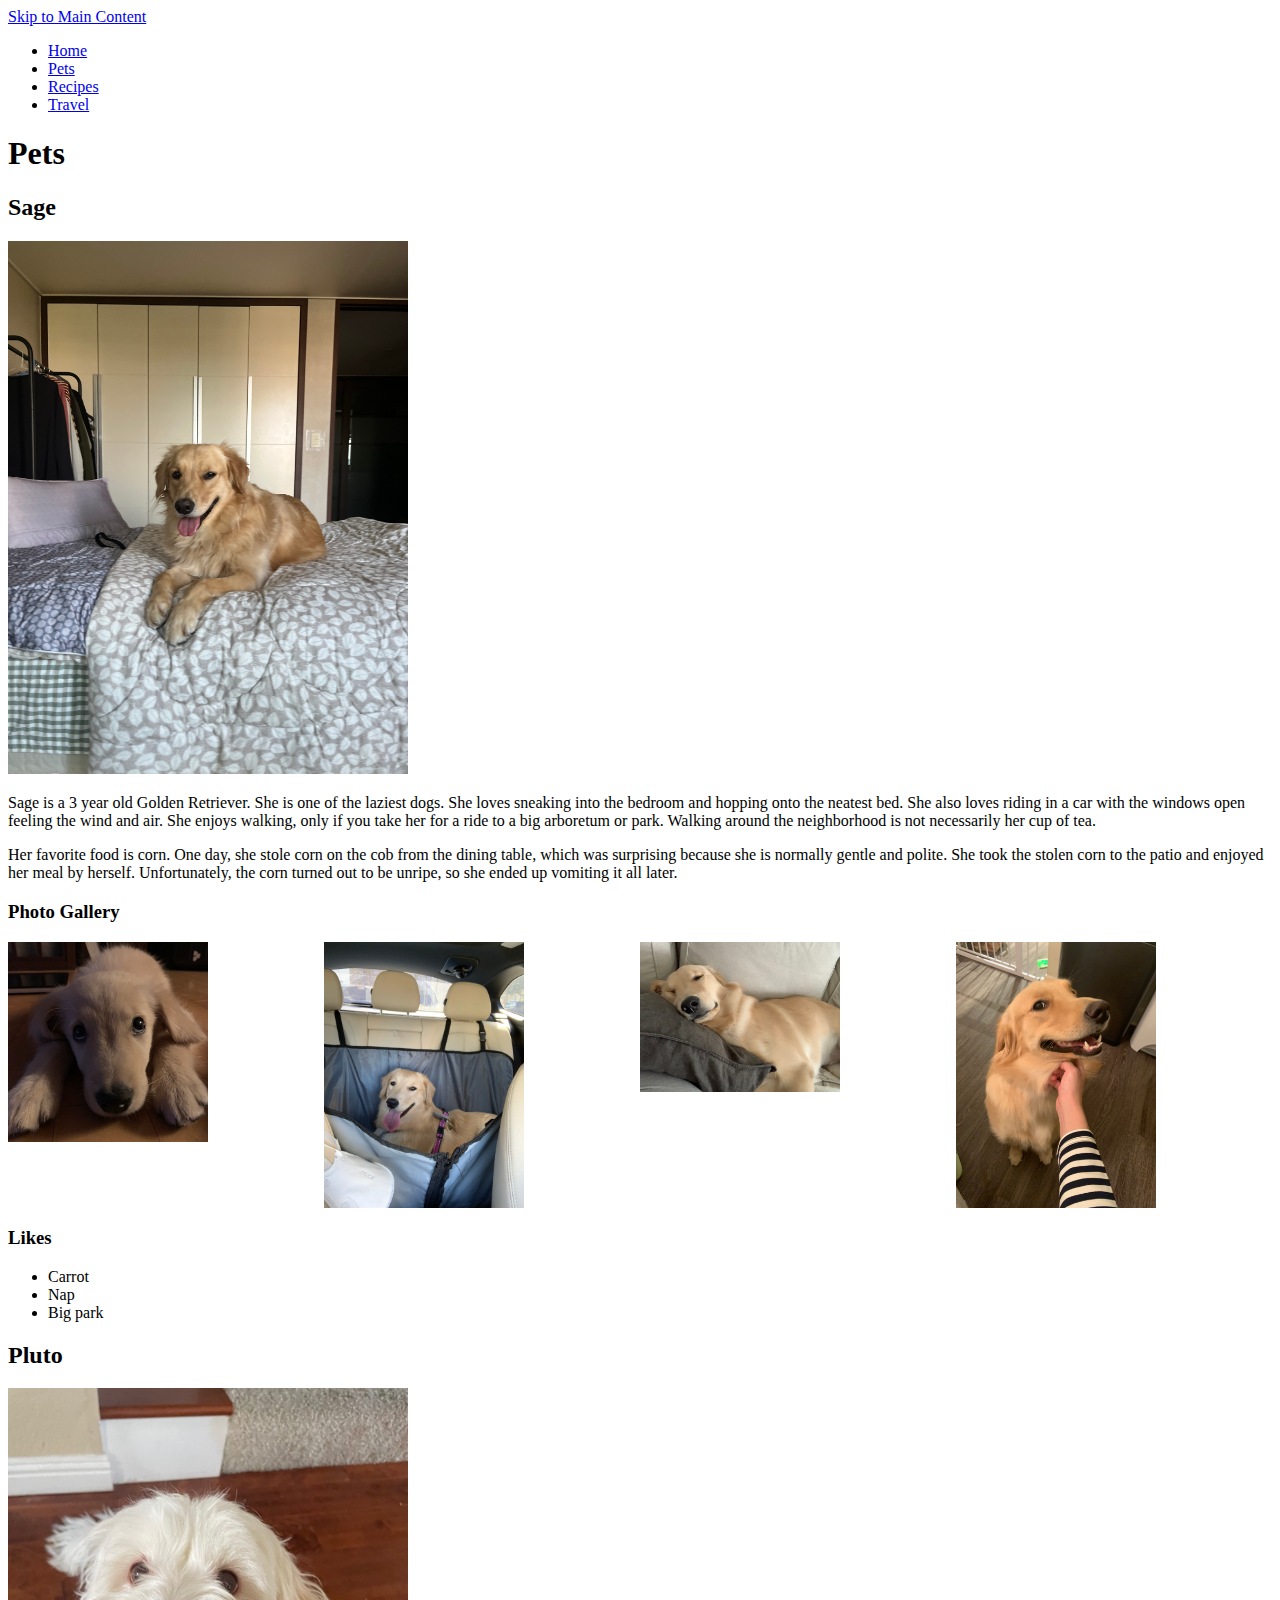
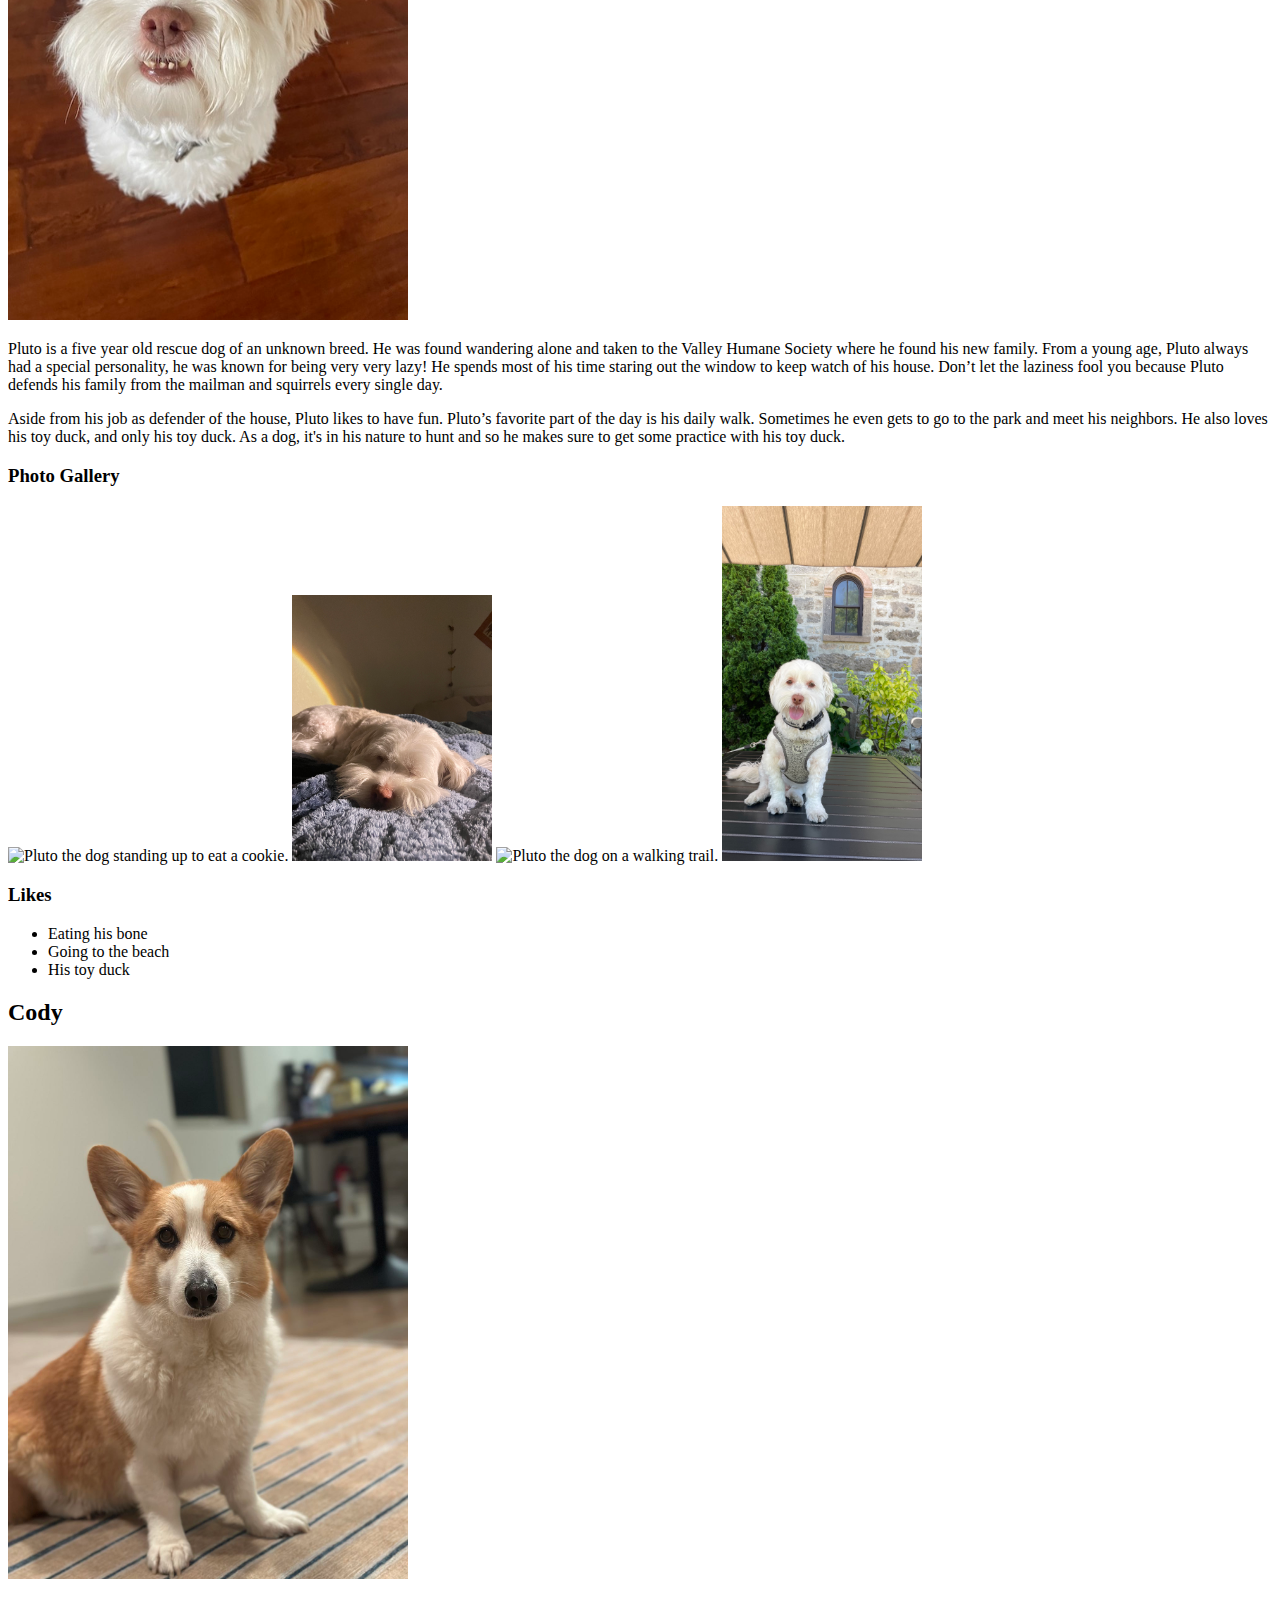
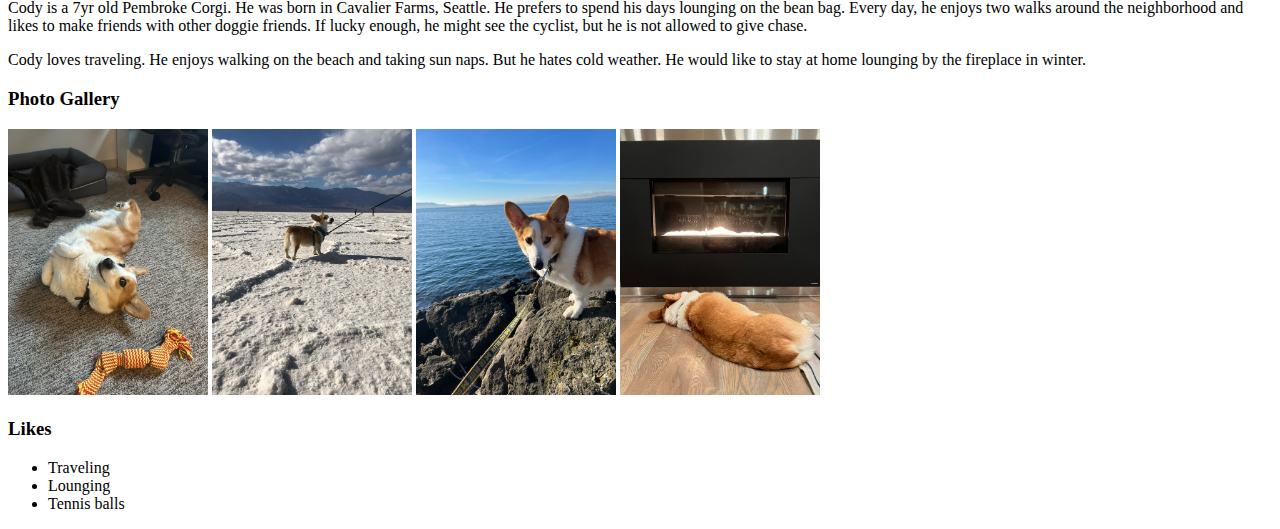
==== pets.html @ 383dcf03 "init" ====
<!DOCTYPE html>
<html lang="en">
  <head>
    <meta charset="UTF-8" />
    <meta name="viewport" content="width=device-width, initial-scale=1.0" />
    <link rel="stylesheet" href="css/style.css" />
    <title>Pets</title>
  </head>
  <body>
    <a href="#main" class="skip">Skip to Main Content</a>
    <header>
      <nav>
        <ul>
          <li><a href="index.html">Home</a></li>
          <li><a href="pets.html">Pets</a></li>
          <li><a href="recipes.html">Recipes</a></li>
          <li><a href="travel.html">Travel</a></li>
        </ul>
      </nav>
    </header>
    <main id="main">
      <h1>Pets</h1>
      <div>
        <h2>Sage</h2>
        <img
          src="images/sage_classic.jpeg"
          width="400"
          alt="A smiling golden retriever lying on the bed"
        />

        <p>
          Sage is a 3 year old Golden Retriever. She is one of the laziest dogs.
          She loves sneaking into the bedroom and hopping onto the neatest bed.
          She also loves riding in a car with the windows open feeling the wind
          and air. She enjoys walking, only if you take her for a ride to a big
          arboretum or park. Walking around the neighborhood is not necessarily
          her cup of tea.
        </p>
        <p>
          Her favorite food is corn. One day, she stole corn on the cob from the
          dining table, which was surprising because she is normally gentle and
          polite. She took the stolen corn to the patio and enjoyed her meal by
          herself. Unfortunately, the corn turned out to be unripe, so she ended
          up vomiting it all later.
        </p>
        <h3>Photo Gallery</h3>
        <div class="grid-gallery">
          <img
            src="images/sage_young.jpeg"
            width="200"
            alt="A young golden retriever is laying down."
          />
          <img
            src="images/sage_car.jpeg"
            width="200"
            alt="A happy golden retriever is sitting in the car’s backseat."
          />
          <img
            src="images/sage_sleep.jpeg"
            width="200"
            alt="A golden retriever is sleeping on the couch."
          />
          <img
            src="images/sage_pet.jpeg"
            width="200"
            alt="A man’s hand is petting a golden retriever’s neck."
          />
        </div>

        <h3>Likes</h3>
        <ul>
          <li>Carrot</li>
          <li>Nap</li>
          <li>Big park</li>
        </ul>
      </div>

      <div>
        <h2>Pluto</h2>
        <img src="images/pluto.jpg" width="400" alt="White dog looking up." />

        <p>
          Pluto is a five year old rescue dog of an unknown breed. He was found
          wandering alone and taken to the Valley Humane Society where he found
          his new family. From a young age, Pluto always had a special
          personality, he was known for being very very lazy! He spends most of
          his time staring out the window to keep watch of his house. Don’t let
          the laziness fool you because Pluto defends his family from the
          mailman and squirrels every single day.
        </p>
        <p>
          Aside from his job as defender of the house, Pluto likes to have fun.
          Pluto’s favorite part of the day is his daily walk. Sometimes he even
          gets to go to the park and meet his neighbors. He also loves his toy
          duck, and only his toy duck. As a dog, it's in his nature to hunt and
          so he makes sure to get some practice with his toy duck.
        </p>
        <h3>Photo Gallery</h3>
        <img
          src="images/pluto_cookie.jpg"
          width="200"
          alt="Pluto the dog standing up to eat a cookie."
        />
        <img
          src="images/pluto_sleeping.jpg"
          width="200"
          alt="Pluto sleeping on bed"
        />
        <img
          src="images/pluto_walk.jpg"
          width="200"
          alt="Pluto the dog on a walking trail."
        />
        <img
          src="images/pluto_sitting.jpg"
          width="200"
          alt="Pluto sitting and posed on top of a table"
        />

        <h3>Likes</h3>
        <ul>
          <li>Eating his bone</li>
          <li>Going to the beach</li>
          <li>His toy duck</li>
        </ul>
      </div>
      <div>
        <h2>Cody</h2>
        <img src="images/cody.jpg" width="400" alt="Cody at home." />

        <p>
          Cody is a 7yr old Pembroke Corgi. He was born in Cavalier Farms,
          Seattle. He prefers to spend his days lounging on the bean bag. Every
          day, he enjoys two walks around the neighborhood and likes to make
          friends with other doggie friends. If lucky enough, he might see the
          cyclist, but he is not allowed to give chase.
        </p>
        <p>
          Cody loves traveling. He enjoys walking on the beach and taking sun
          naps. But he hates cold weather. He would like to stay at home
          lounging by the fireplace in winter.
        </p>
        <h3>Photo Gallery</h3>
        <img
          src="images/cody_play.jpg"
          width="200"
          alt="Cody lying on the ground making faces."
        />
        <img
          src="images/cody_deathvalley.jpg"
          width="200"
          alt="Cody visiting Badwater Basin in Death Valley National Park."
        />
        <img
          src="images/cody_sea.jpg"
          width="200"
          alt="Cody having a walk by the sea."
        />
        <img
          src="images/cody_fireplace.jpg"
          width="200"
          alt="Cody lounging by the fireplace in winter."
        />

        <h3>Likes</h3>
        <ul>
          <li>Traveling</li>
          <li>Lounging</li>
          <li>Tennis balls</li>
        </ul>
      </div>
    </main>
  </body>
</html>
---- css/style.css ----
.grid-gallery {
    display: grid;
    grid-template-columns: 1fr 1fr 1fr 1fr;
}
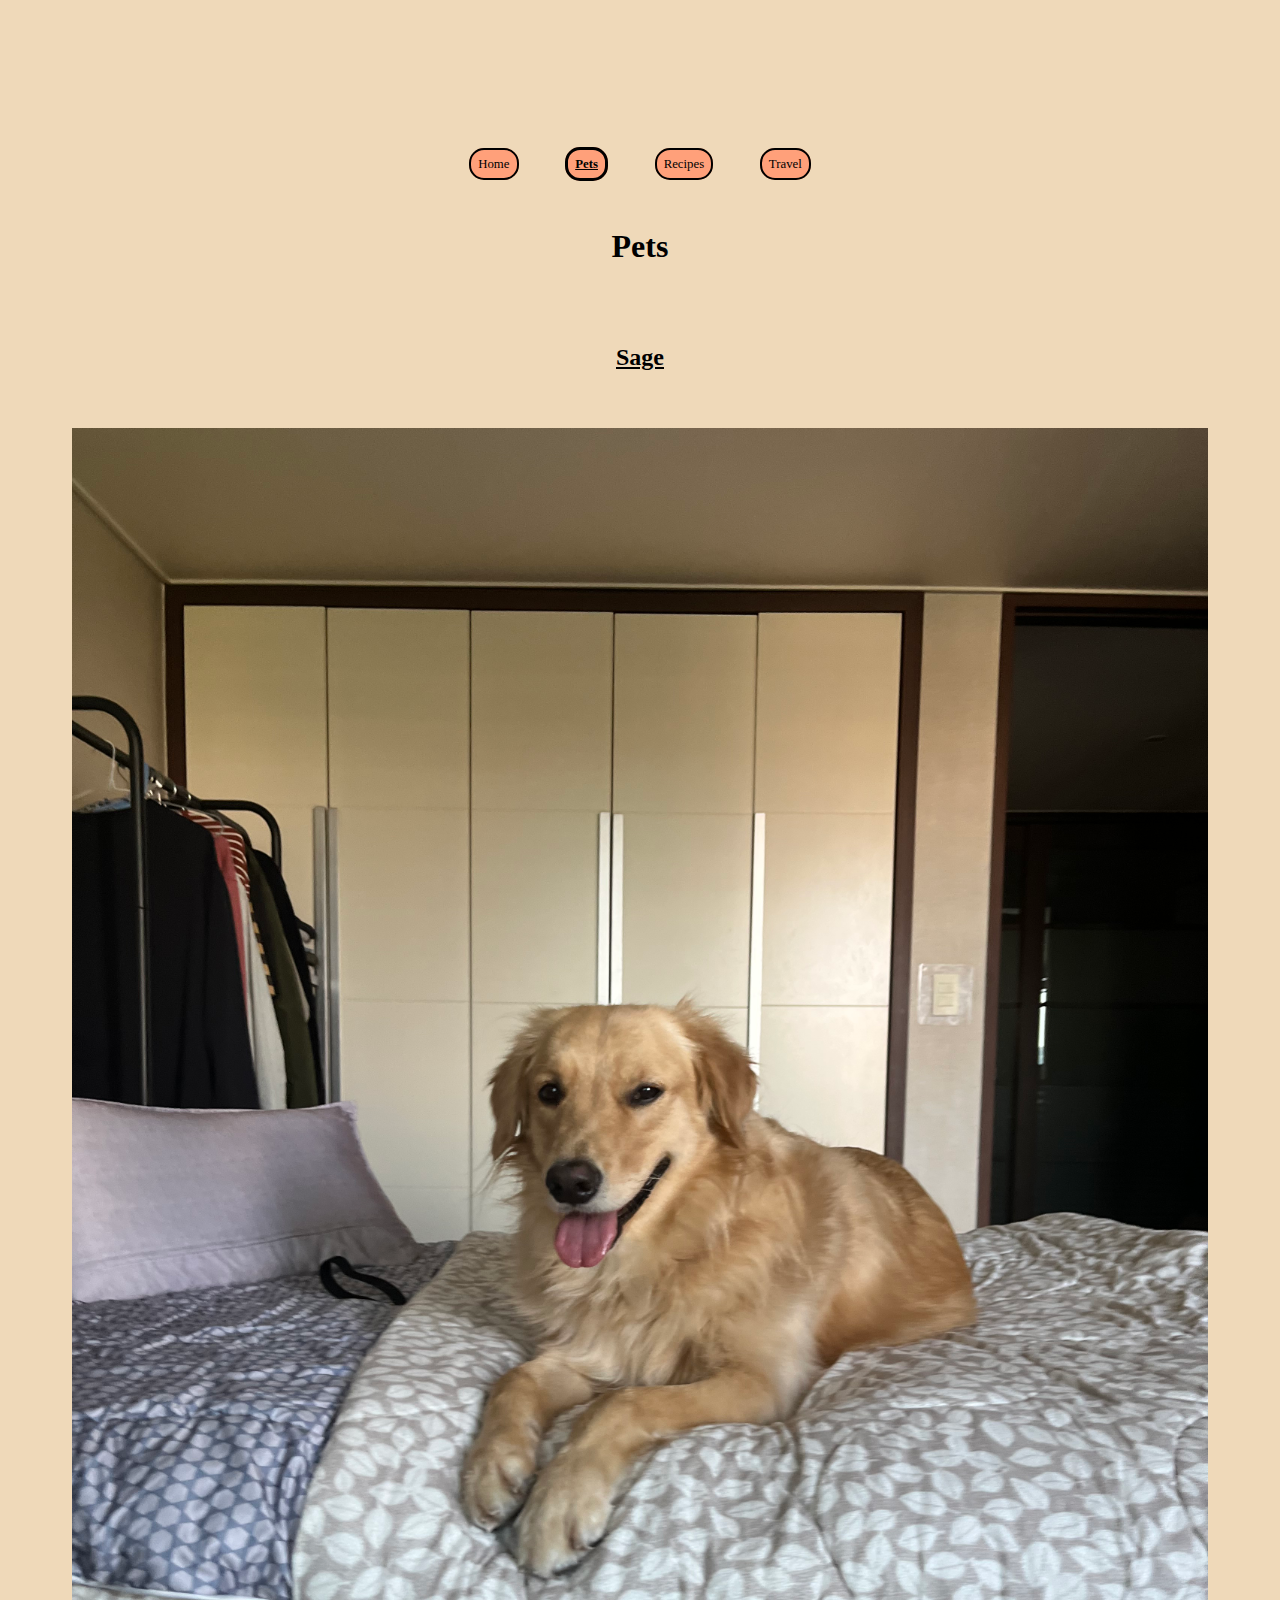
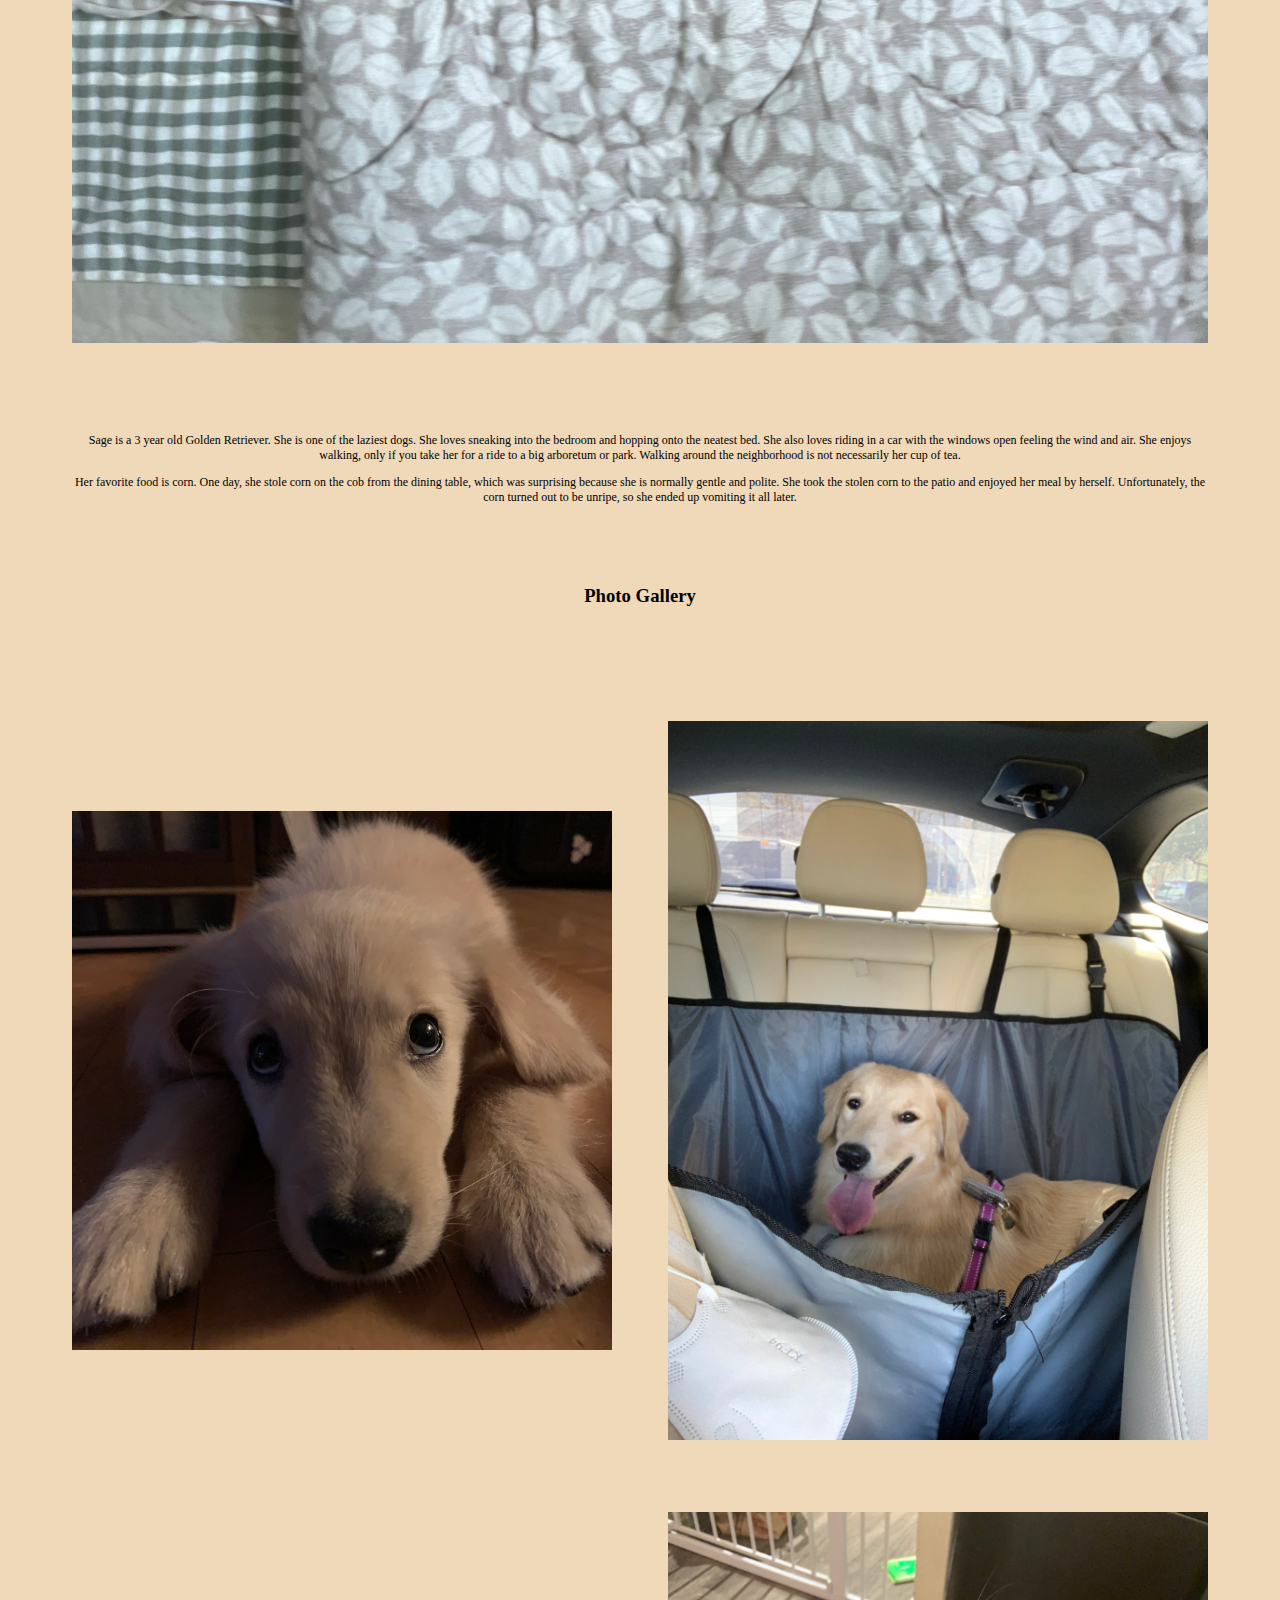
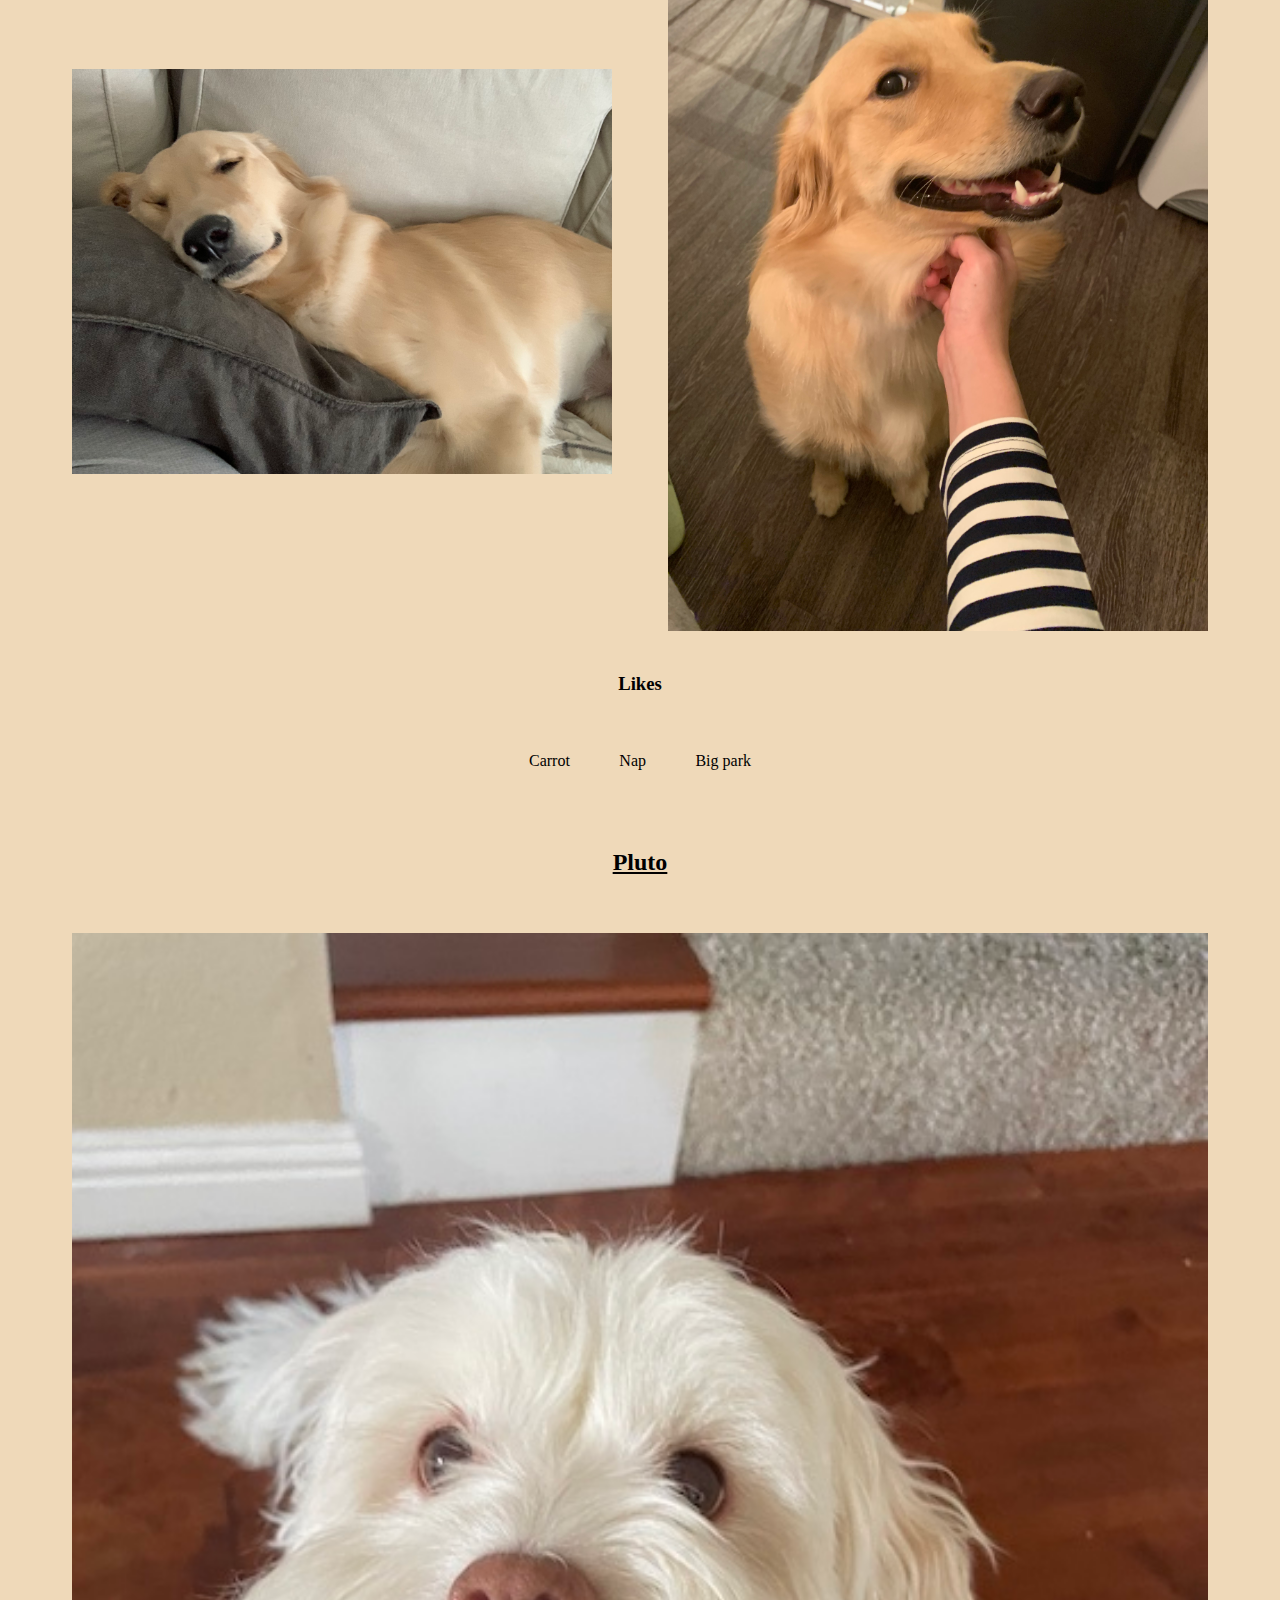
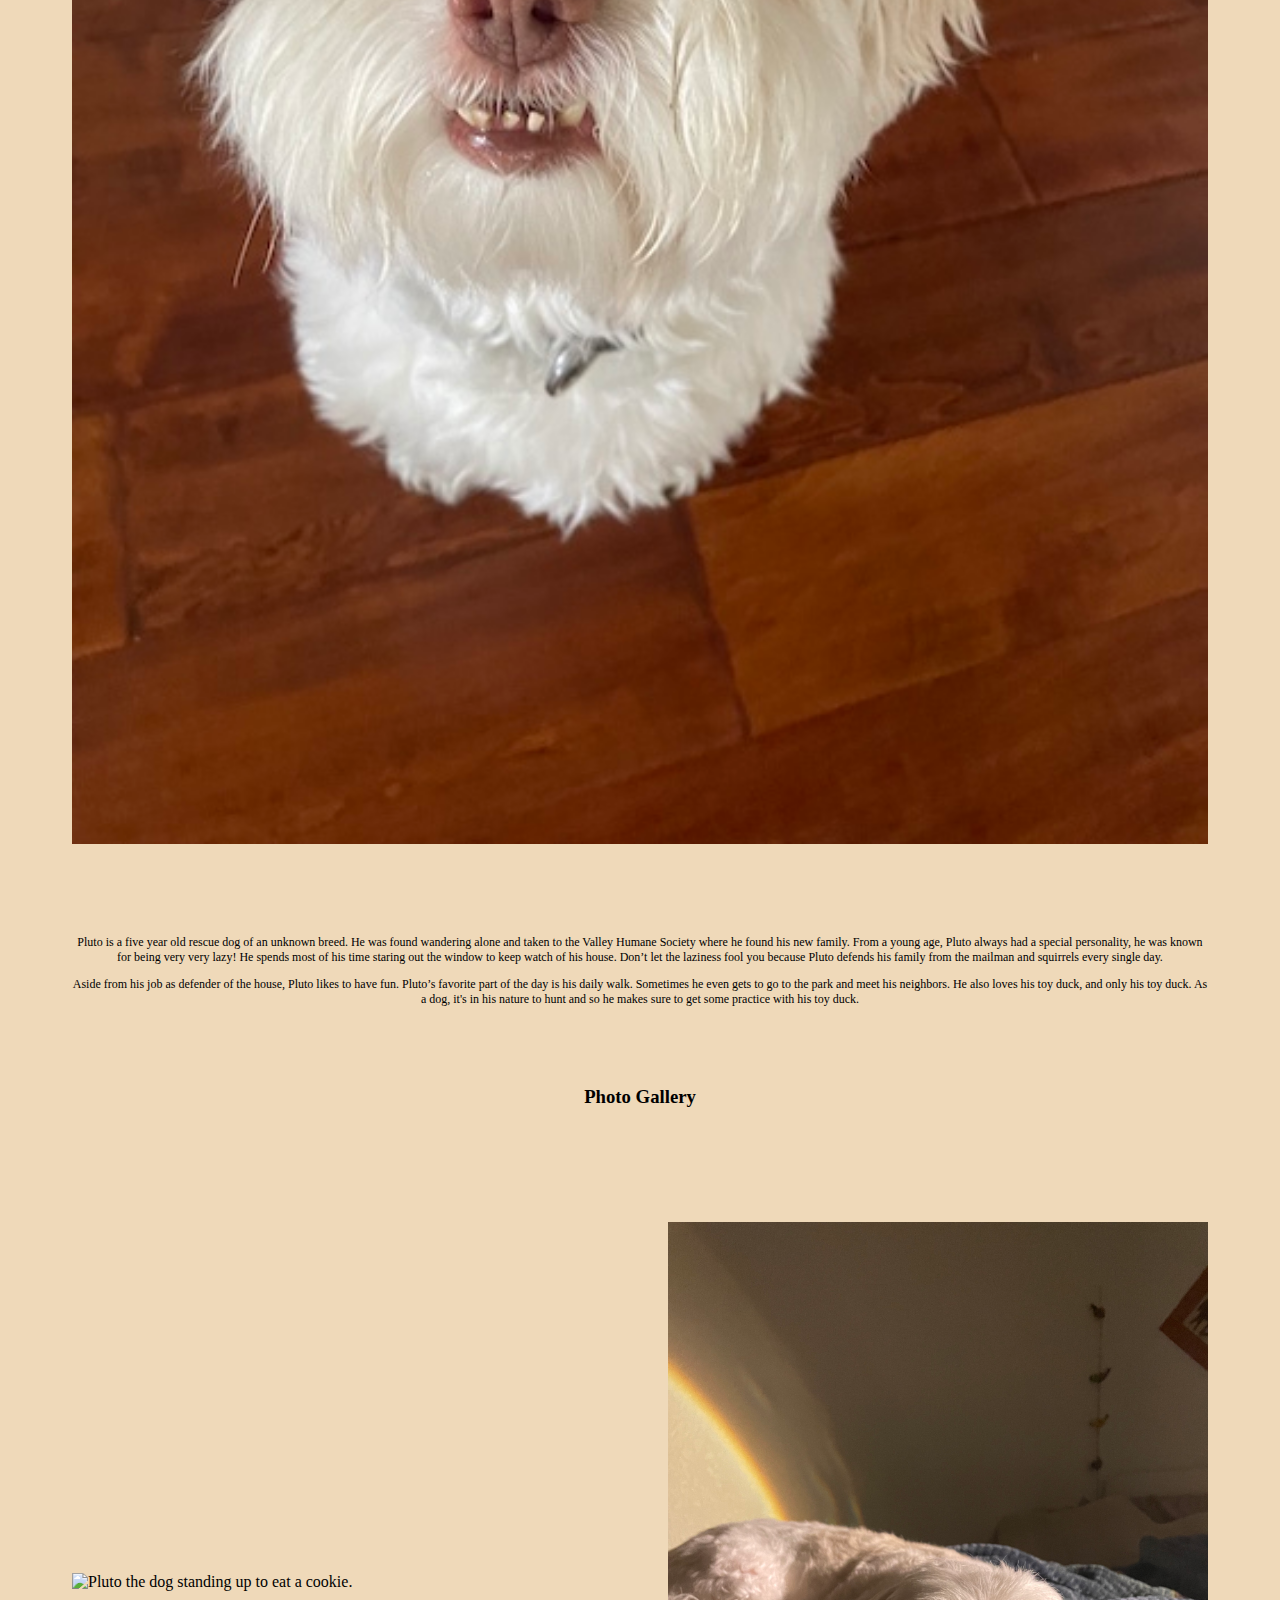
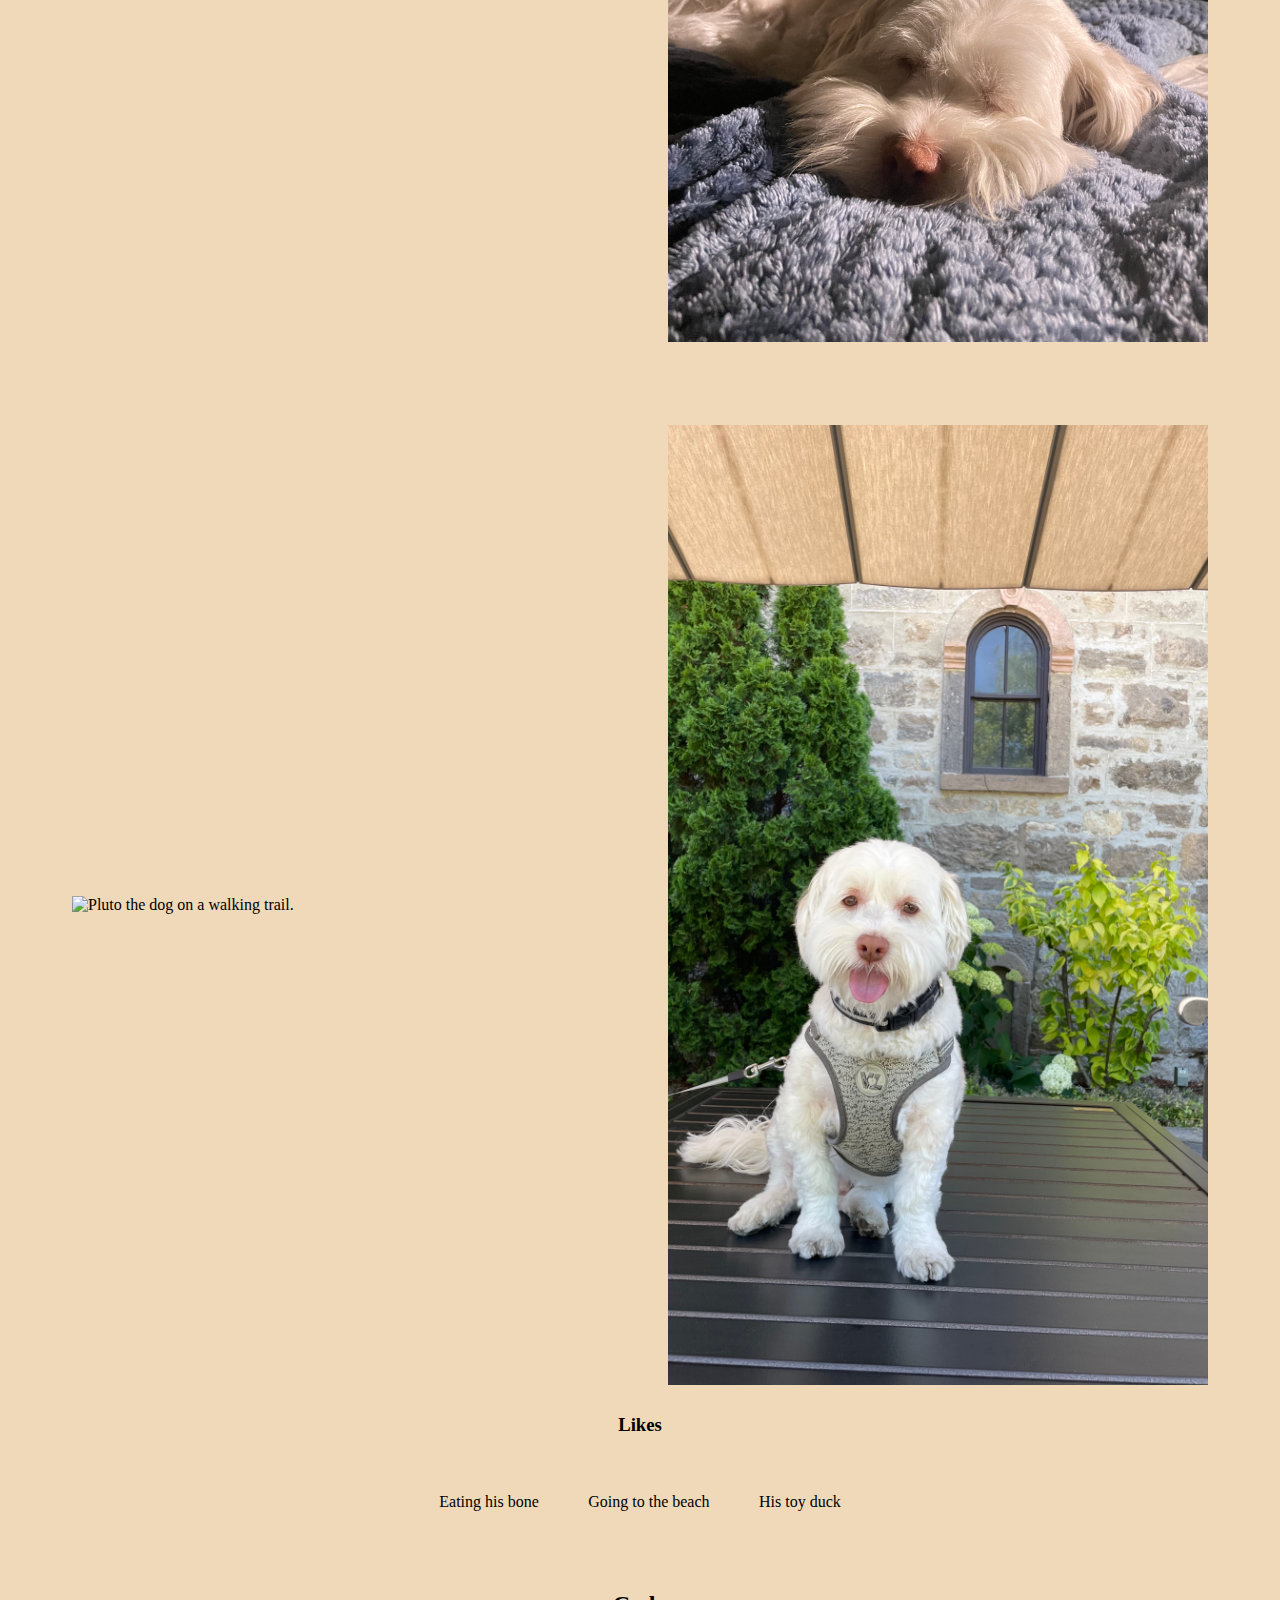
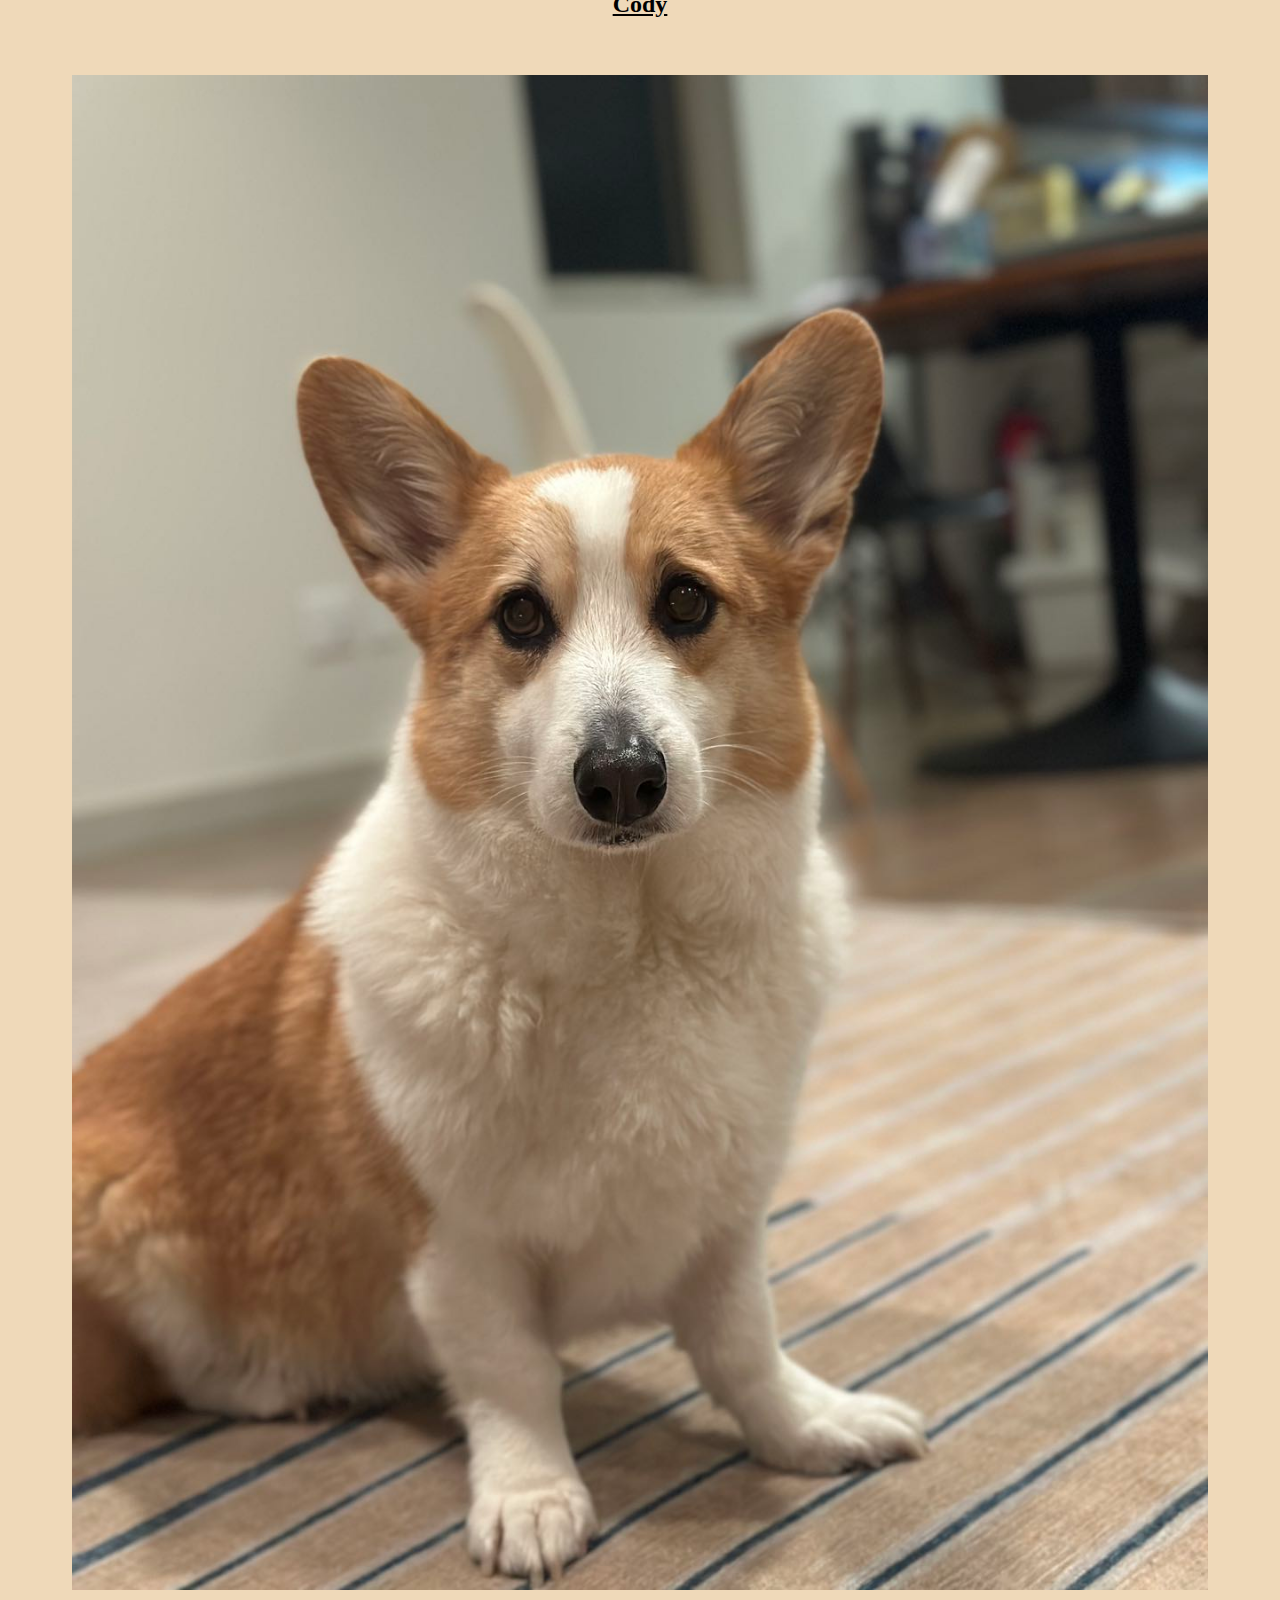
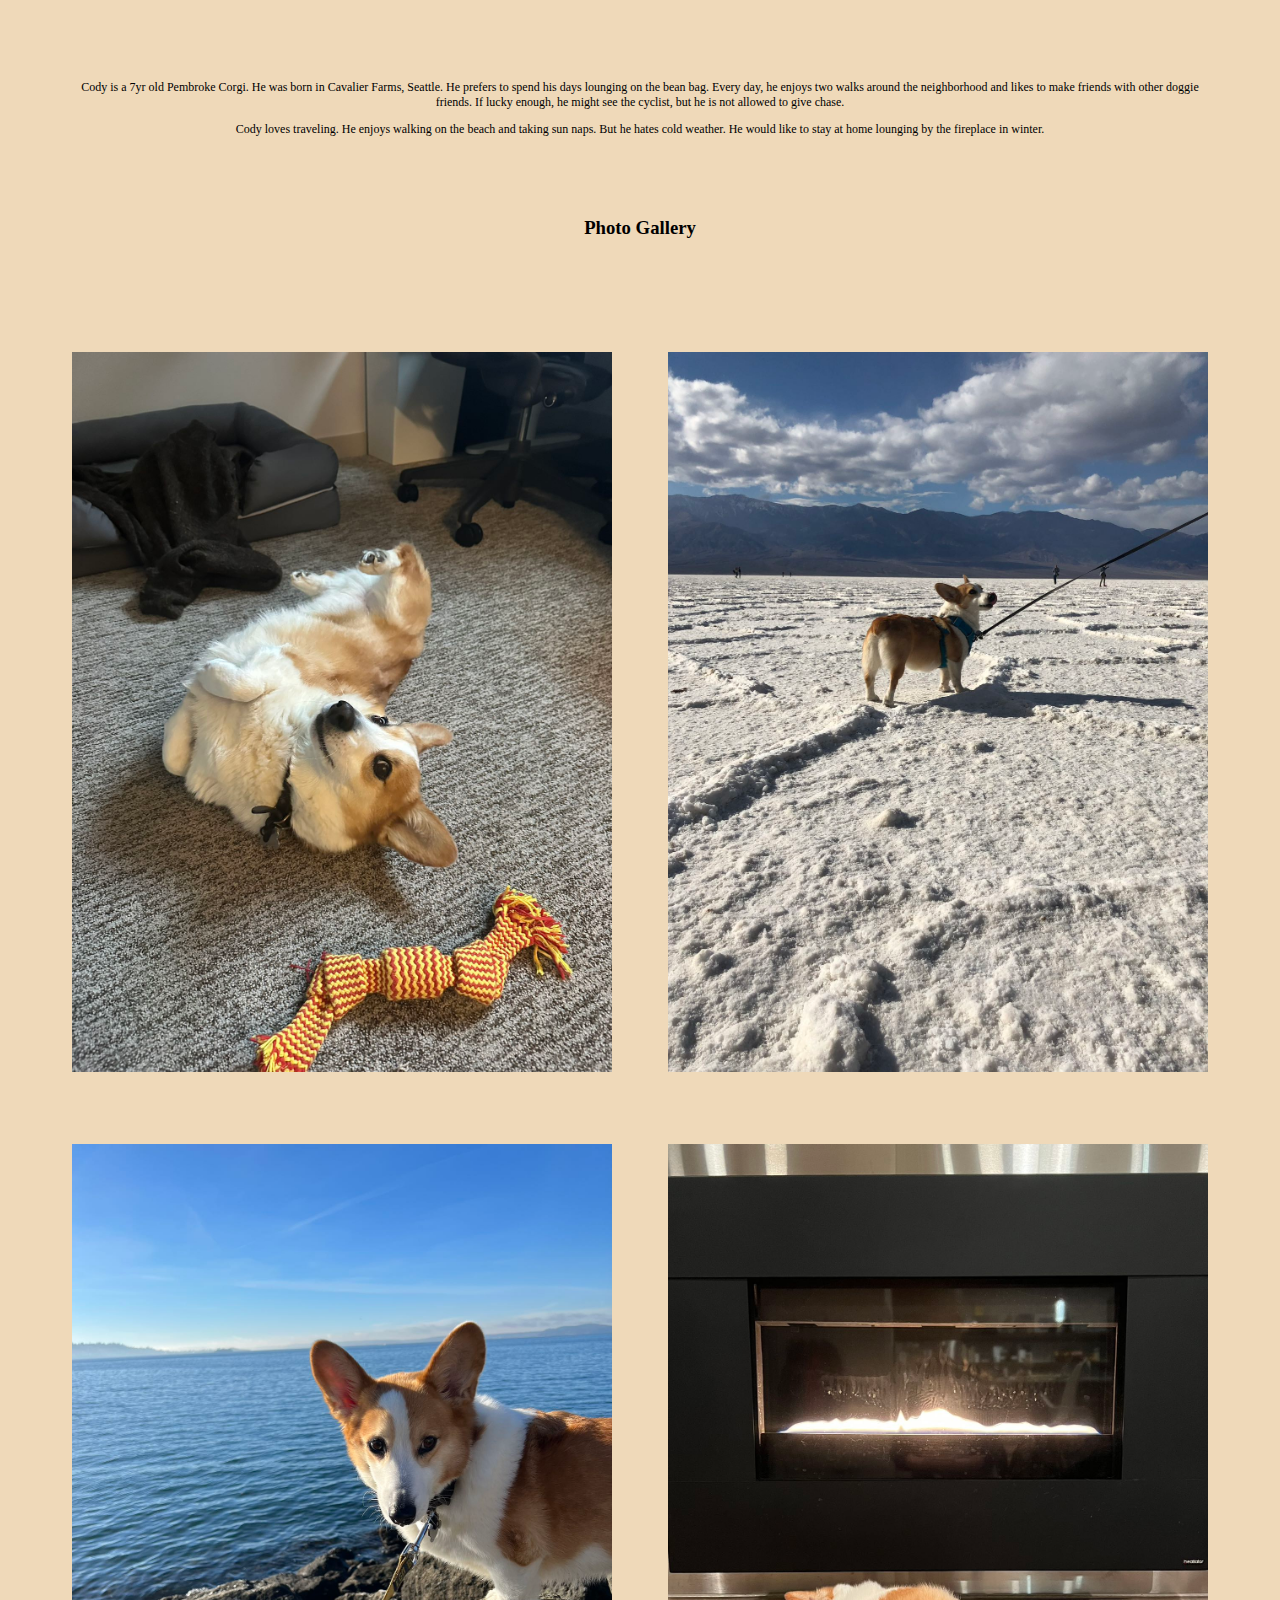
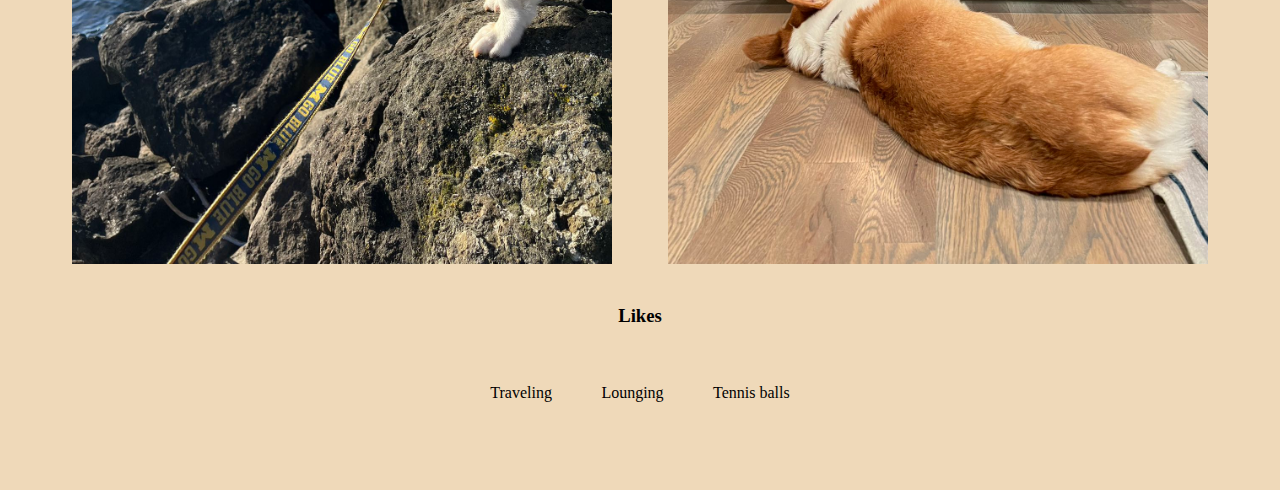
==== commit 2655ed52: "css" ====
--- a/pets.html
+++ b/pets.html
@@ -2,7 +2,7 @@
 <html lang="en">
   <head>
     <meta charset="UTF-8" />
-    <meta name="viewport" content="width=device-width, initial-scale=1.0" />
+    <meta name="viewport" content="width=device-width" />
     <link rel="stylesheet" href="css/style.css" />
     <title>Pets</title>
   </head>
@@ -12,7 +12,7 @@
       <nav>
         <ul>
           <li><a href="index.html">Home</a></li>
-          <li><a href="pets.html">Pets</a></li>
+          <li><a href="pets.html" class="selected">Pets</a></li>
           <li><a href="recipes.html">Recipes</a></li>
           <li><a href="travel.html">Travel</a></li>
         </ul>
@@ -24,8 +24,8 @@
         <h2>Sage</h2>
         <img
           src="images/sage_classic.jpeg"
-          width="400"
           alt="A smiling golden retriever lying on the bed"
+          class="main_img"
         />
 
         <p>
@@ -44,7 +44,7 @@
           up vomiting it all later.
         </p>
         <h3>Photo Gallery</h3>
-        <div class="grid-gallery">
+        <div class="pet_gallery">
           <img
             src="images/sage_young.jpeg"
             width="200"
@@ -68,7 +68,7 @@
         </div>
 
         <h3>Likes</h3>
-        <ul>
+        <ul class="likes_ul">
           <li>Carrot</li>
           <li>Nap</li>
           <li>Big park</li>
@@ -77,7 +77,12 @@
 
       <div>
         <h2>Pluto</h2>
-        <img src="images/pluto.jpg" width="400" alt="White dog looking up." />
+        <img
+          src="images/pluto.jpg"
+          width="400"
+          alt="White dog looking up."
+          class="main_img"
+        />
 
         <p>
           Pluto is a five year old rescue dog of an unknown breed. He was found
@@ -96,29 +101,30 @@
           so he makes sure to get some practice with his toy duck.
         </p>
         <h3>Photo Gallery</h3>
-        <img
-          src="images/pluto_cookie.jpg"
-          width="200"
-          alt="Pluto the dog standing up to eat a cookie."
-        />
-        <img
-          src="images/pluto_sleeping.jpg"
-          width="200"
-          alt="Pluto sleeping on bed"
-        />
-        <img
-          src="images/pluto_walk.jpg"
-          width="200"
-          alt="Pluto the dog on a walking trail."
-        />
-        <img
-          src="images/pluto_sitting.jpg"
-          width="200"
-          alt="Pluto sitting and posed on top of a table"
-        />
-
+        <div class="pet_gallery">
+          <img
+            src="images/pluto_cookie.jpg"
+            width="200"
+            alt="Pluto the dog standing up to eat a cookie."
+          />
+          <img
+            src="images/pluto_sleeping.jpg"
+            width="200"
+            alt="Pluto sleeping on bed"
+          />
+          <img
+            src="images/pluto_walk.jpg"
+            width="200"
+            alt="Pluto the dog on a walking trail."
+          />
+          <img
+            src="images/pluto_sitting.jpg"
+            width="200"
+            alt="Pluto sitting and posed on top of a table"
+          />
+        </div>
         <h3>Likes</h3>
-        <ul>
+        <ul class="likes_ul">
           <li>Eating his bone</li>
           <li>Going to the beach</li>
           <li>His toy duck</li>
@@ -126,7 +132,12 @@
       </div>
       <div>
         <h2>Cody</h2>
-        <img src="images/cody.jpg" width="400" alt="Cody at home." />
+        <img
+          src="images/cody.jpg"
+          width="400"
+          alt="Cody at home."
+          class="main_img"
+        />
 
         <p>
           Cody is a 7yr old Pembroke Corgi. He was born in Cavalier Farms,
@@ -141,29 +152,30 @@
           lounging by the fireplace in winter.
         </p>
         <h3>Photo Gallery</h3>
-        <img
-          src="images/cody_play.jpg"
-          width="200"
-          alt="Cody lying on the ground making faces."
-        />
-        <img
-          src="images/cody_deathvalley.jpg"
-          width="200"
-          alt="Cody visiting Badwater Basin in Death Valley National Park."
-        />
-        <img
-          src="images/cody_sea.jpg"
-          width="200"
-          alt="Cody having a walk by the sea."
-        />
-        <img
-          src="images/cody_fireplace.jpg"
-          width="200"
-          alt="Cody lounging by the fireplace in winter."
-        />
-
+        <div class="pet_gallery">
+          <img
+            src="images/cody_play.jpg"
+            width="200"
+            alt="Cody lying on the ground making faces."
+          />
+          <img
+            src="images/cody_deathvalley.jpg"
+            width="200"
+            alt="Cody visiting Badwater Basin in Death Valley National Park."
+          />
+          <img
+            src="images/cody_sea.jpg"
+            width="200"
+            alt="Cody having a walk by the sea."
+          />
+          <img
+            src="images/cody_fireplace.jpg"
+            width="200"
+            alt="Cody lounging by the fireplace in winter."
+          />
+        </div>
         <h3>Likes</h3>
-        <ul>
+        <ul class="likes_ul">
           <li>Traveling</li>
           <li>Lounging</li>
           <li>Tennis balls</li>
--- a/css/style.css
+++ b/css/style.css
@@ -1,4 +1,130 @@
-.grid-gallery {
+body {
+    padding: 5%;
+    background-color: #EFD9B9;
+}
+.skip {
+    position: absolute;
+    left: -10000px;
+    top: auto;
+    width: 1px;
+    height: 1px;
+    overflow: hidden;
+}
+.skip:focus {
+    position: static;
+    padding: 10px;
+}
+h1 {
+    margin-left: auto;
+    margin-right: auto;
+    text-align: center;
+    font-family: Comic Sans MS;
+}
+h2 {
+    margin-left: auto;
+    margin-right: auto;
+    text-align: center;
+    margin-top: 7%;
+    margin-bottom: 5%;
+    text-decoration: underline;
+    font-family: Comic Sans MS;
+}
+h3 {
+    margin-left: auto;
+    margin-right: auto;
+    margin-top: 7%;
+    margin-bottom: 5%;
+    text-align: center;
+    font-family: Comic Sans MS;
+}
+.main_img{
+    display: block;
+    margin-left: auto;
+    margin-right: auto;
+    width: 100%;
+    margin-bottom: 8%;
+}
+.sub_img{
+    display: block;
+    margin-left: auto;
+    margin-right: auto;
+    width: 75%;
+    margin-top: 8%;
+}
+
+ul {
+    text-align: center;
+    padding: 3%;
+}
+li {
+    display: inline-block;
+    list-style-type: none;
+    font-family: Comic Sans MS;
+    margin-left: 2%;
+    margin-right: 2%;
+    margin-top: 3%;
+}
+a {
+    text-decoration: none;
+    font-size: 80%;
+    font-family: Comic Sans MS;
+    color: black;
+    border-style: solid;
+    border-width: 2px;
+    border-color: black;
+    border-radius: 15px;
+    background-color: lightsalmon;
+    padding: 7px;
+}
+.selected {
+    font-weight: bold;
+    border-width: 3px;
+    text-decoration: underline;
+}
+p {
+    font-family: Comic Sans MS;
+    font-size: 75%;
+    text-align: center;
+}
+.pet_gallery{
+    margin-top: 10%;
     display: grid;
-    grid-template-columns: 1fr 1fr 1fr 1fr;
+    justify-content: space-evenly;
+    justify-items: center;
+    align-content: space-evenly;
+    align-items: center;
+    grid-template-columns: 1fr 1fr;
+    gap: 5%;
+    margin-bottom: 10%;
+}
+
+.pet_gallery img {
+    width: 100%;
+}
+.likes_ul {
+    padding: 0%;
+}
+.likes_ul li {
+    margin-top: 0%;
+}
+ol {
+    text-align: center;
+    padding: 3%;
+}
+.recipe_gallery {
+    margin-top: 10%;
+    display: grid;
+    justify-content: space-evenly;
+    justify-items: center;
+    align-content: space-evenly;
+    align-items: center;
+    grid-template-columns: 1fr 1fr;
+    gap: 5%;
+    margin-bottom: 10%;
+}
+.recipe_gallery img {
+    width: 100%;
+}
+.third {
+    grid-column: 1 / 3;
 }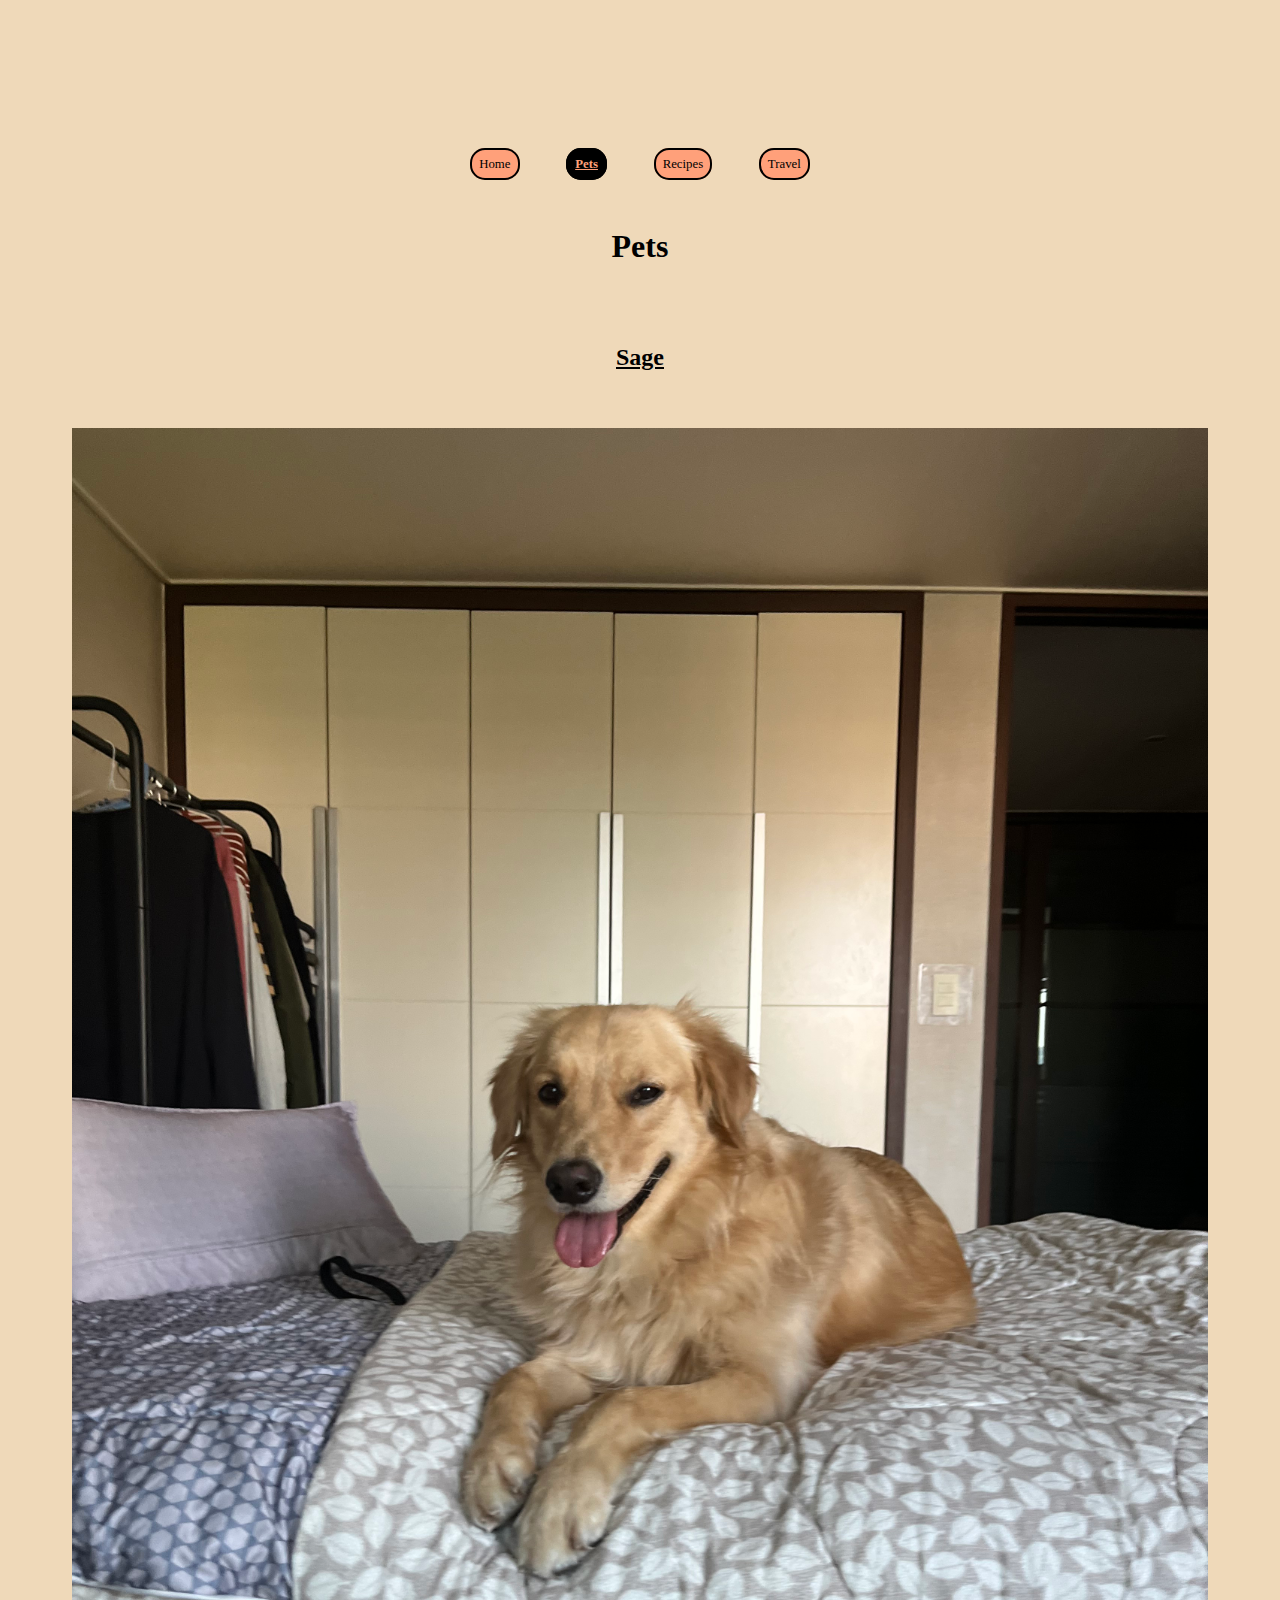
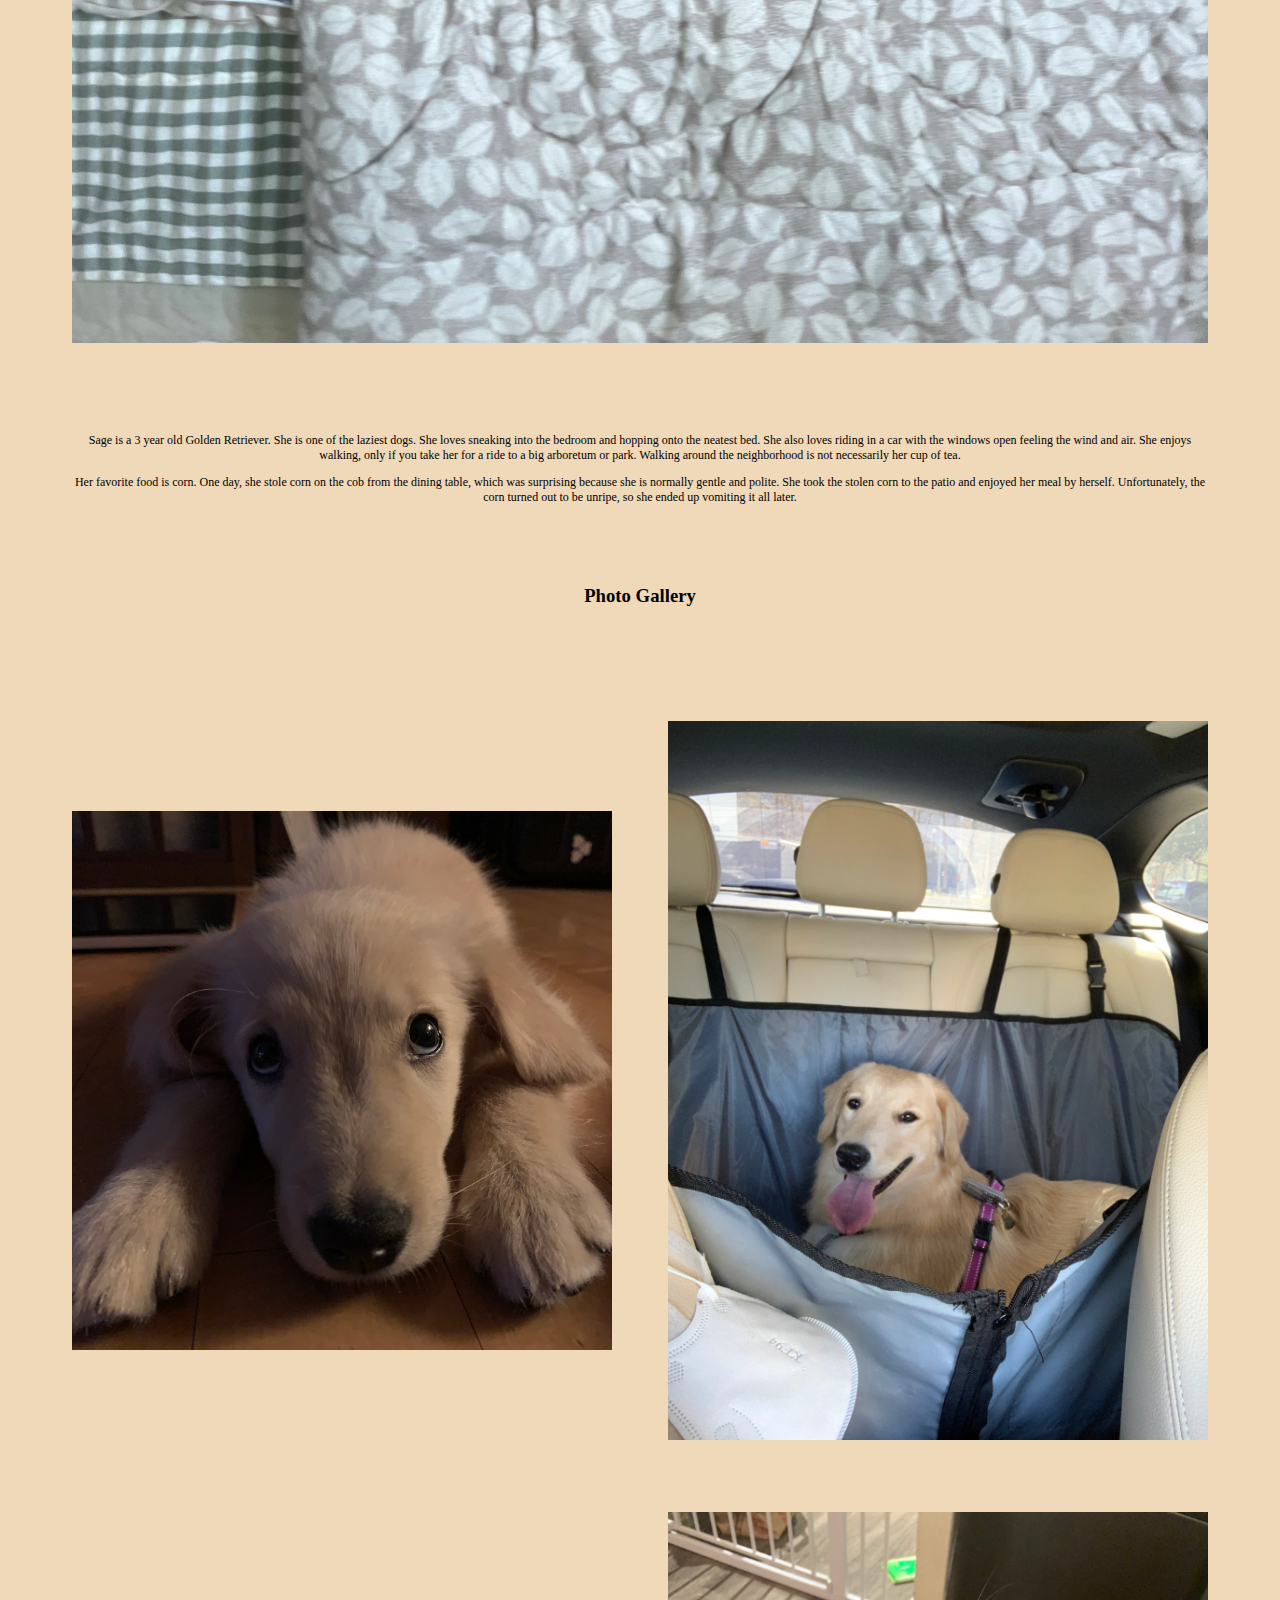
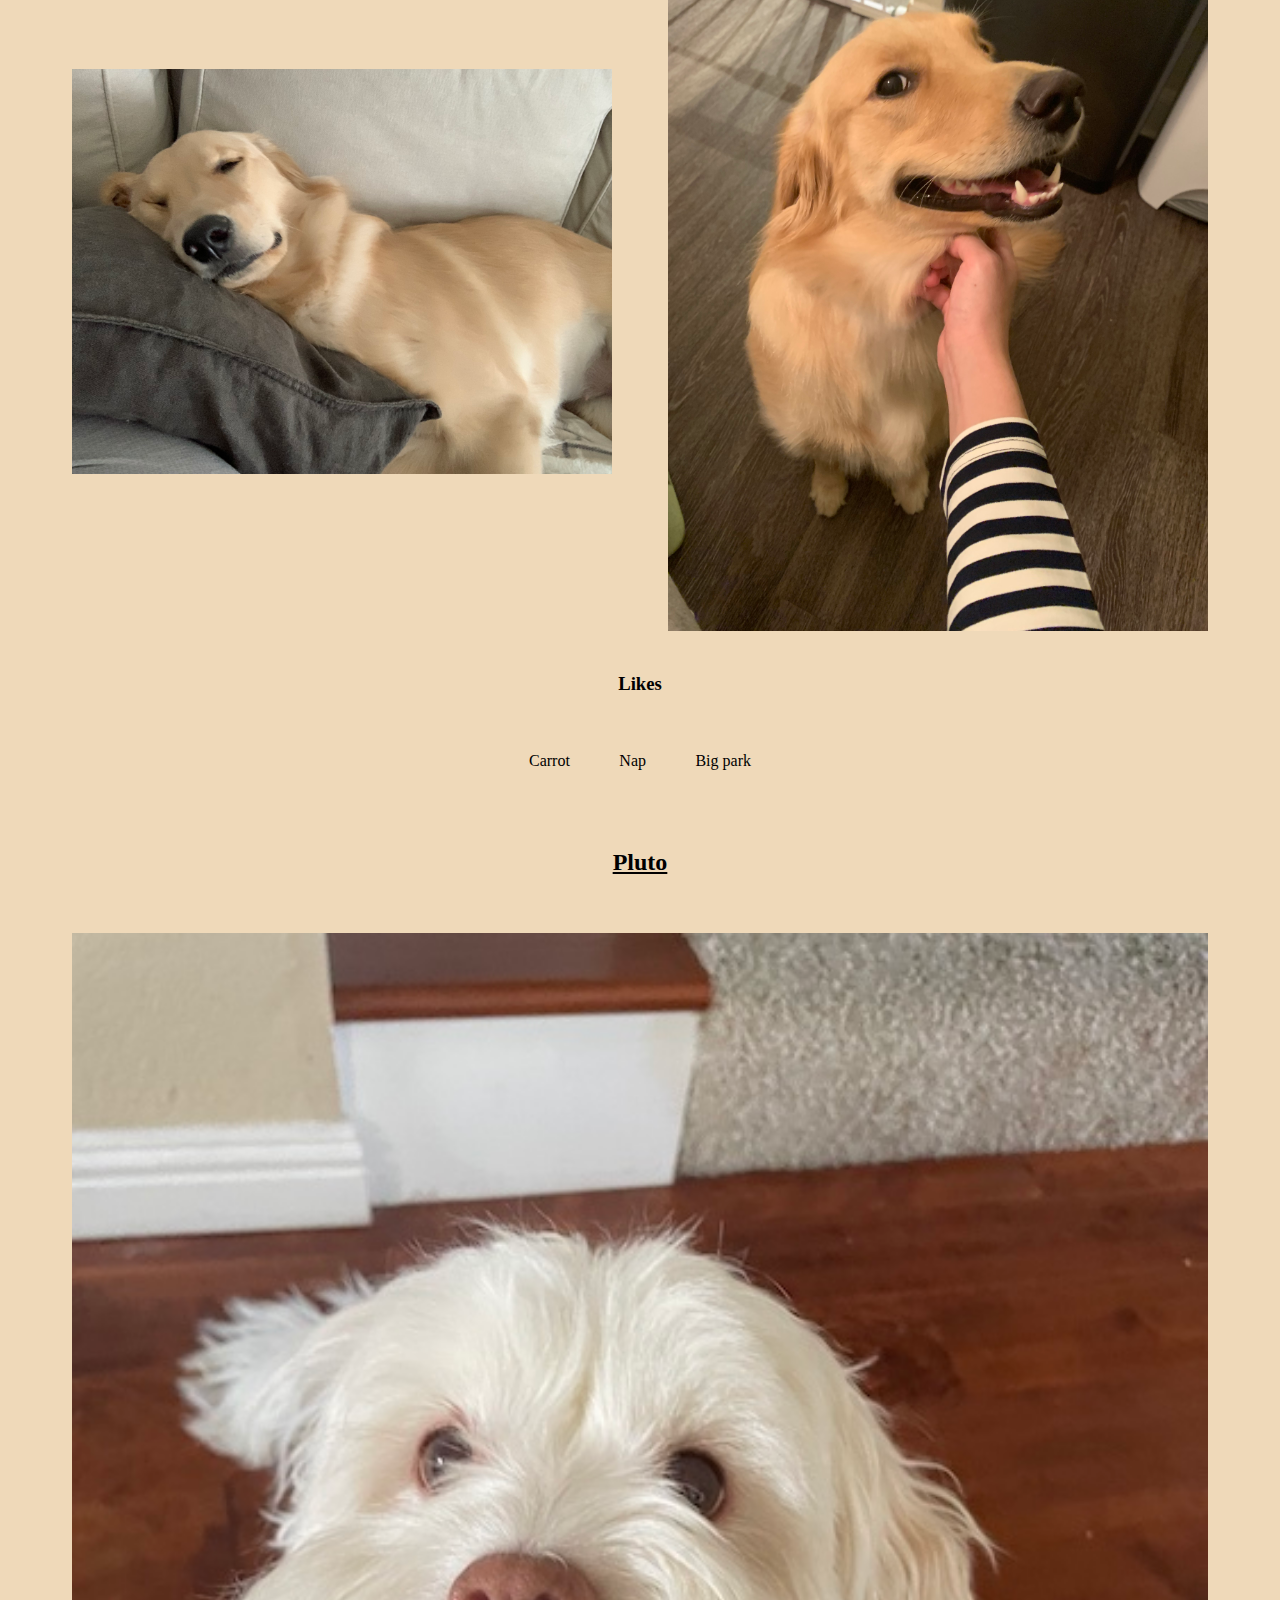
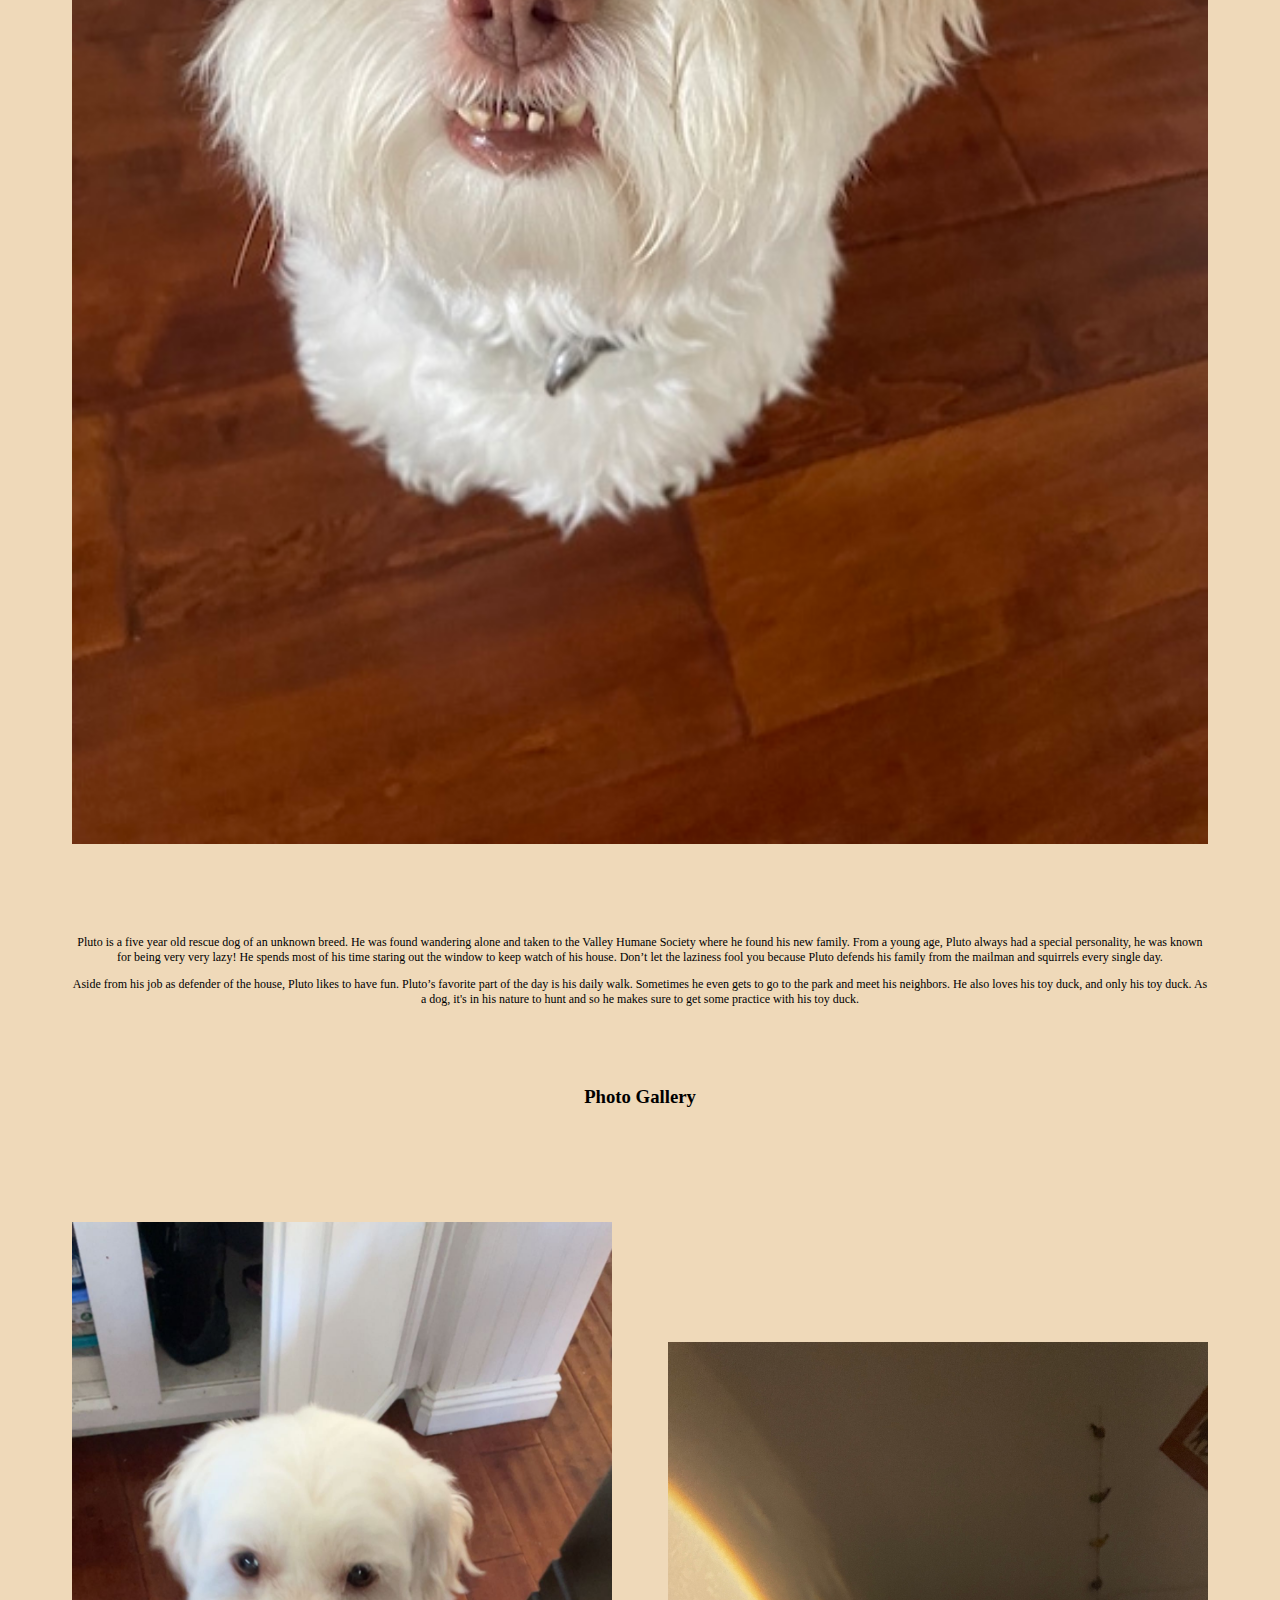
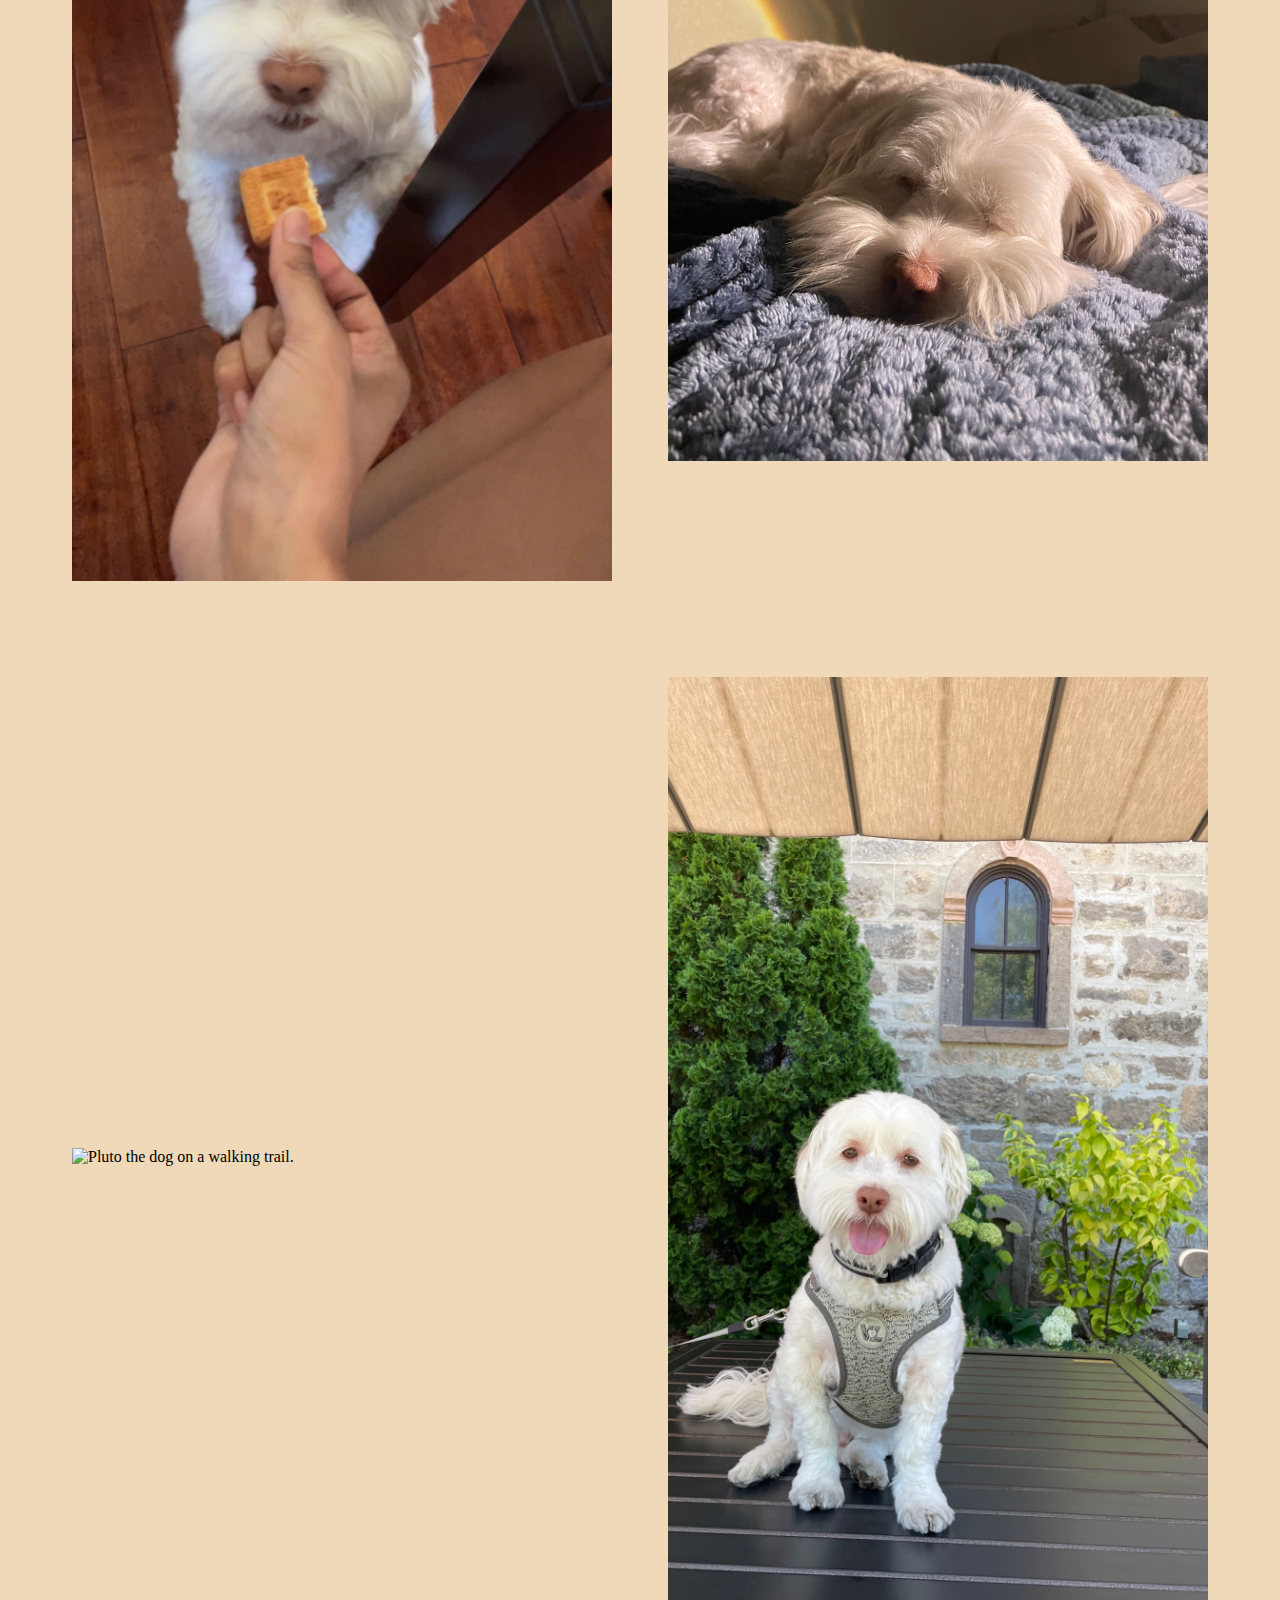
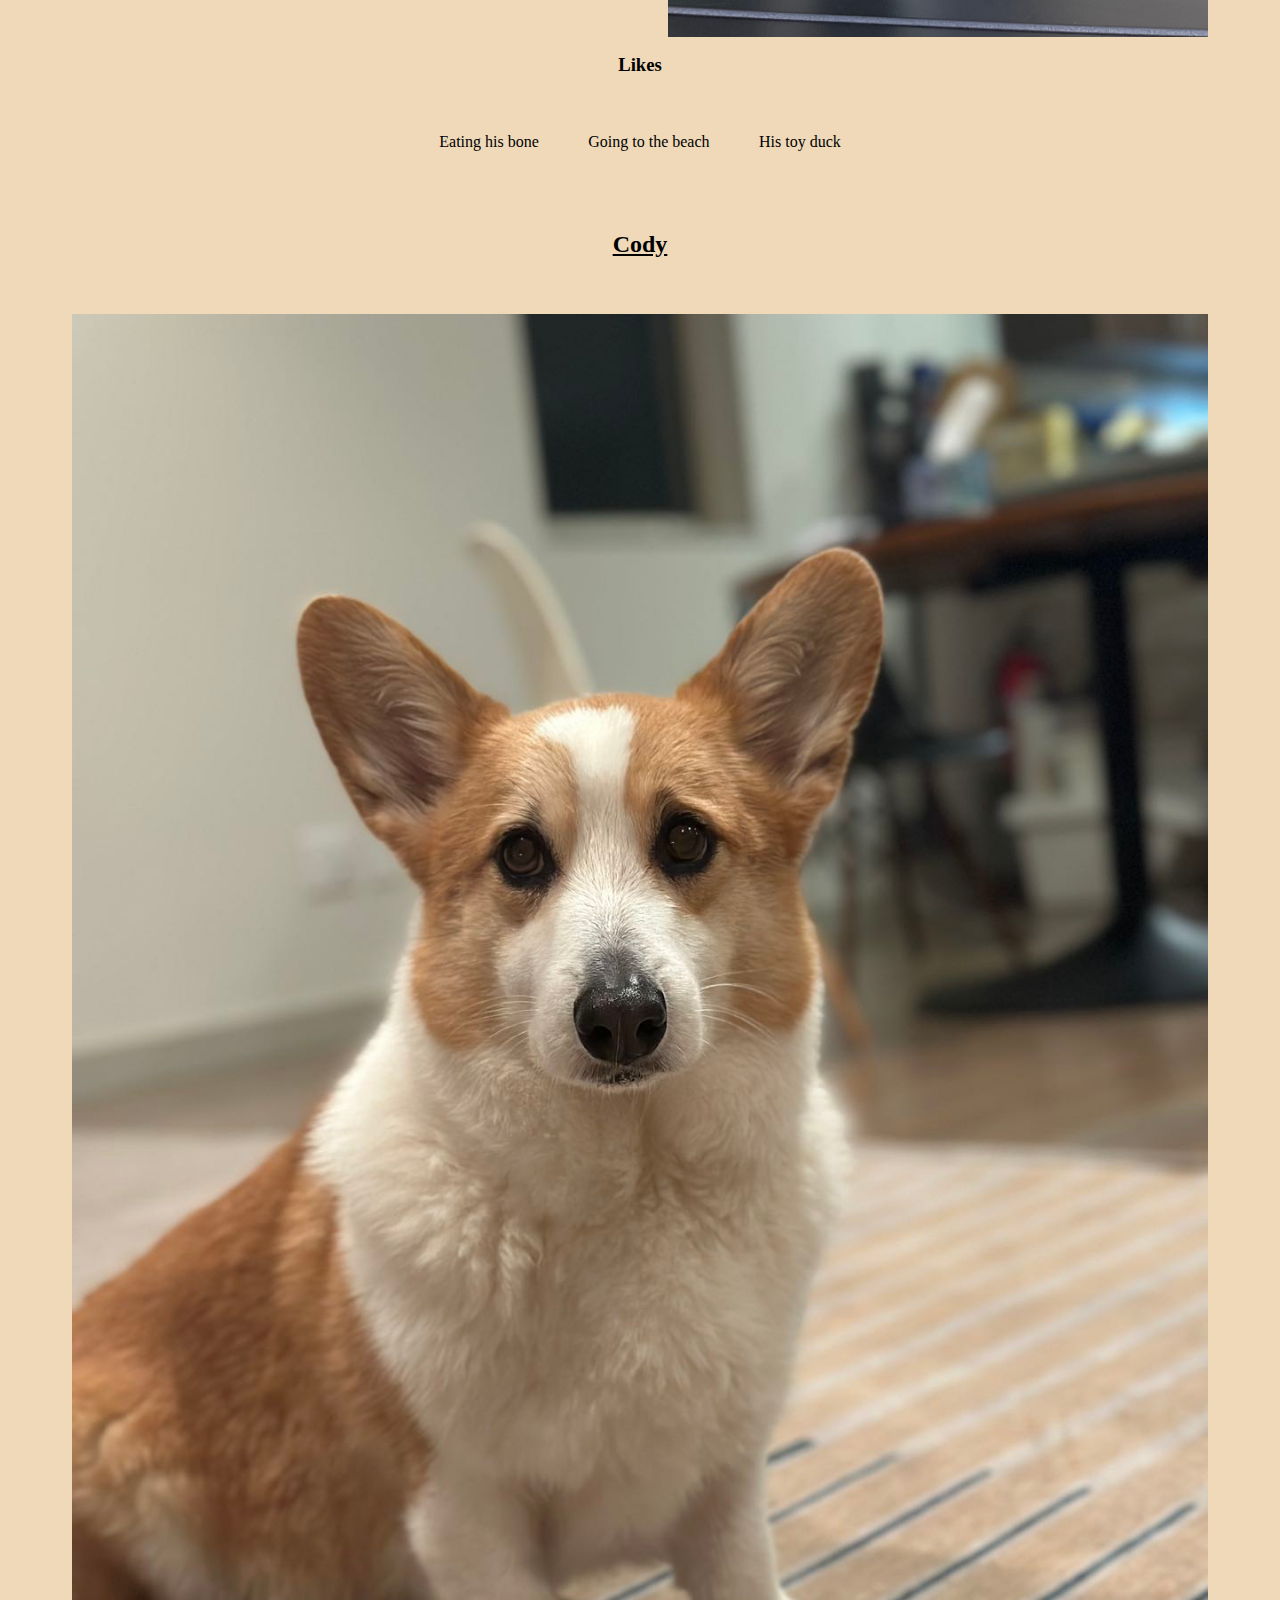
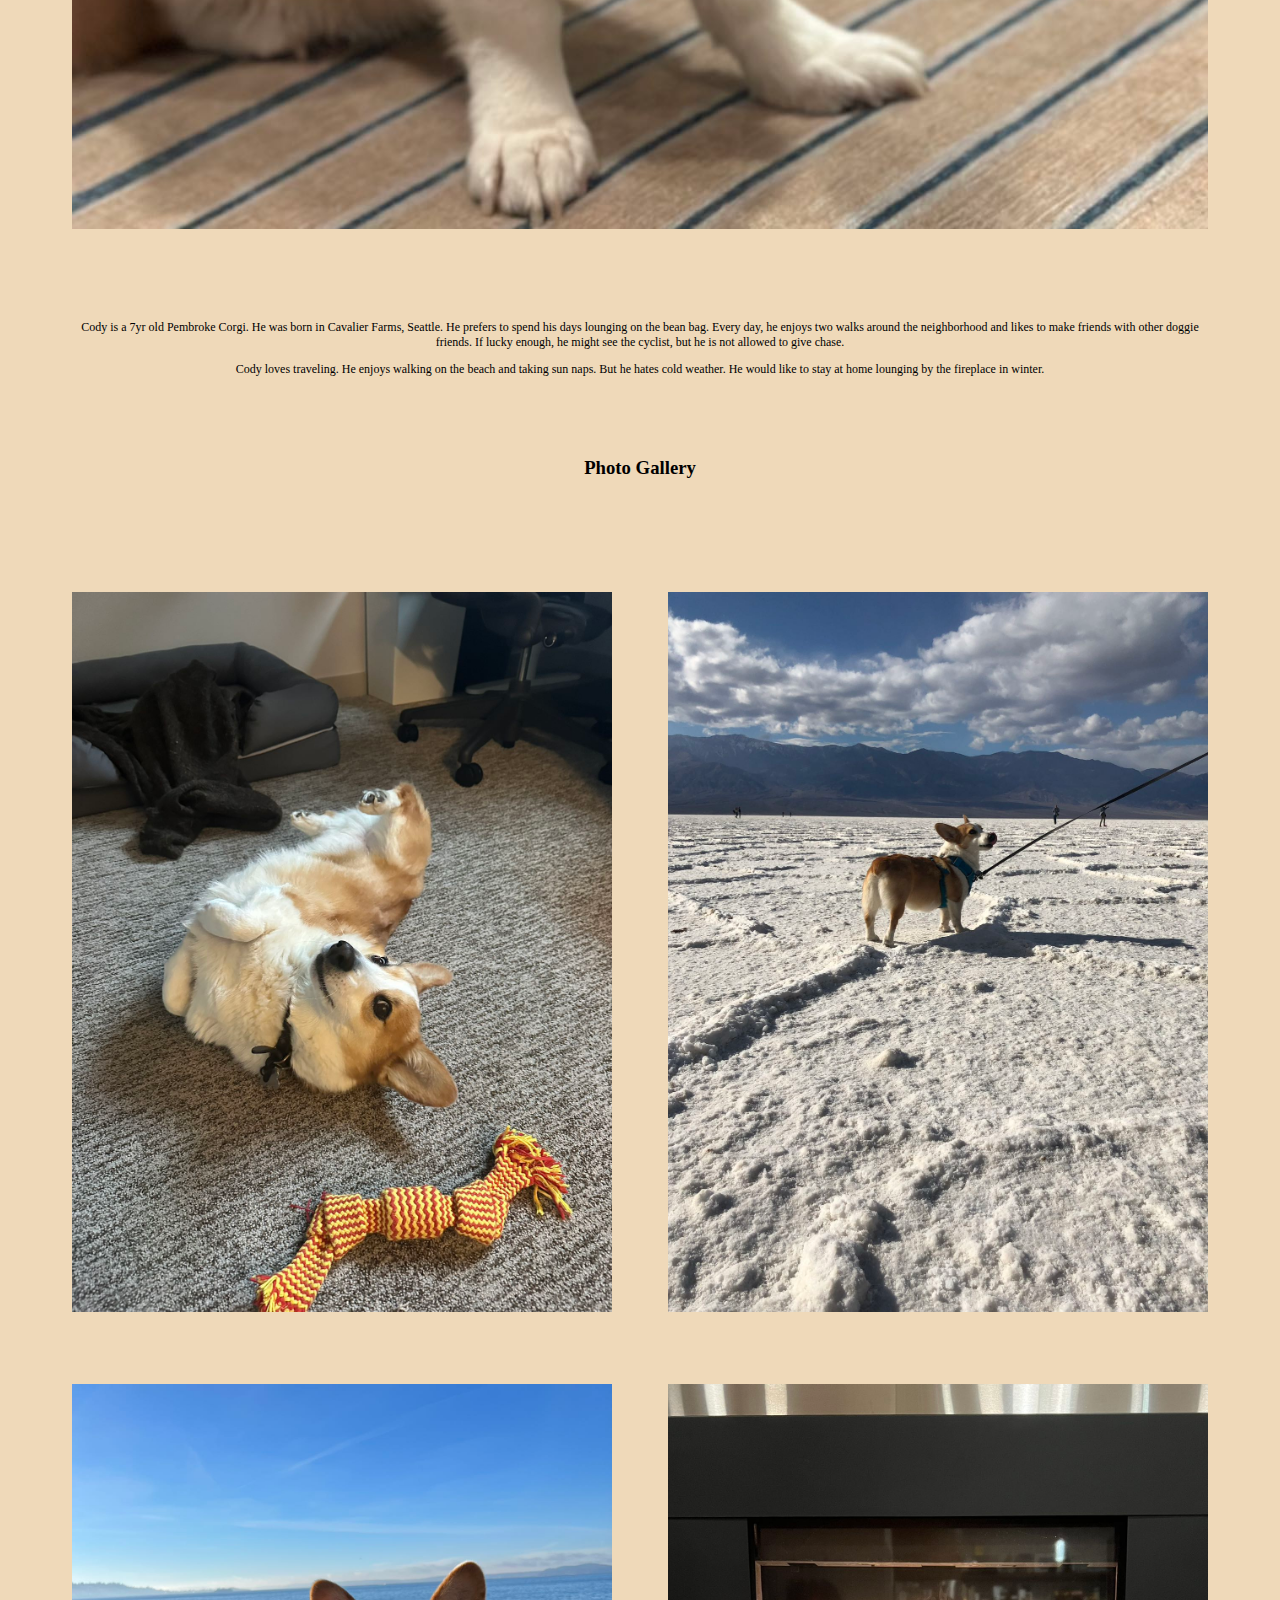
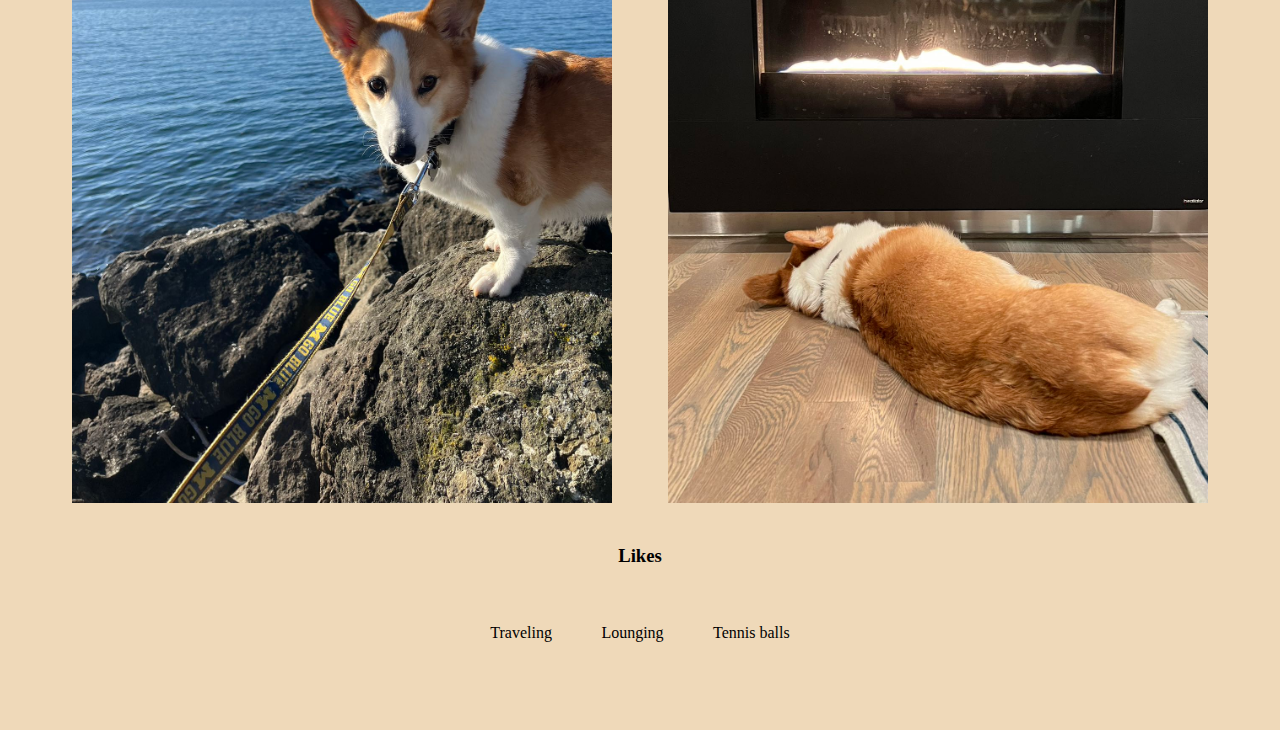
==== commit de5b2815: "fixes" ====
--- a/pets.html
+++ b/pets.html
@@ -103,7 +103,7 @@
         <h3>Photo Gallery</h3>
         <div class="pet_gallery">
           <img
-            src="images/pluto_cookie.jpg"
+            src="images/pluto_cookie.JPG"
             width="200"
             alt="Pluto the dog standing up to eat a cookie."
           />
--- a/css/style.css
+++ b/css/style.css
@@ -78,8 +78,9 @@
 }
 .selected {
     font-weight: bold;
-    border-width: 3px;
     text-decoration: underline;
+    background-color: black;
+    color: lightsalmon;
 }
 p {
     font-family: Comic Sans MS;
